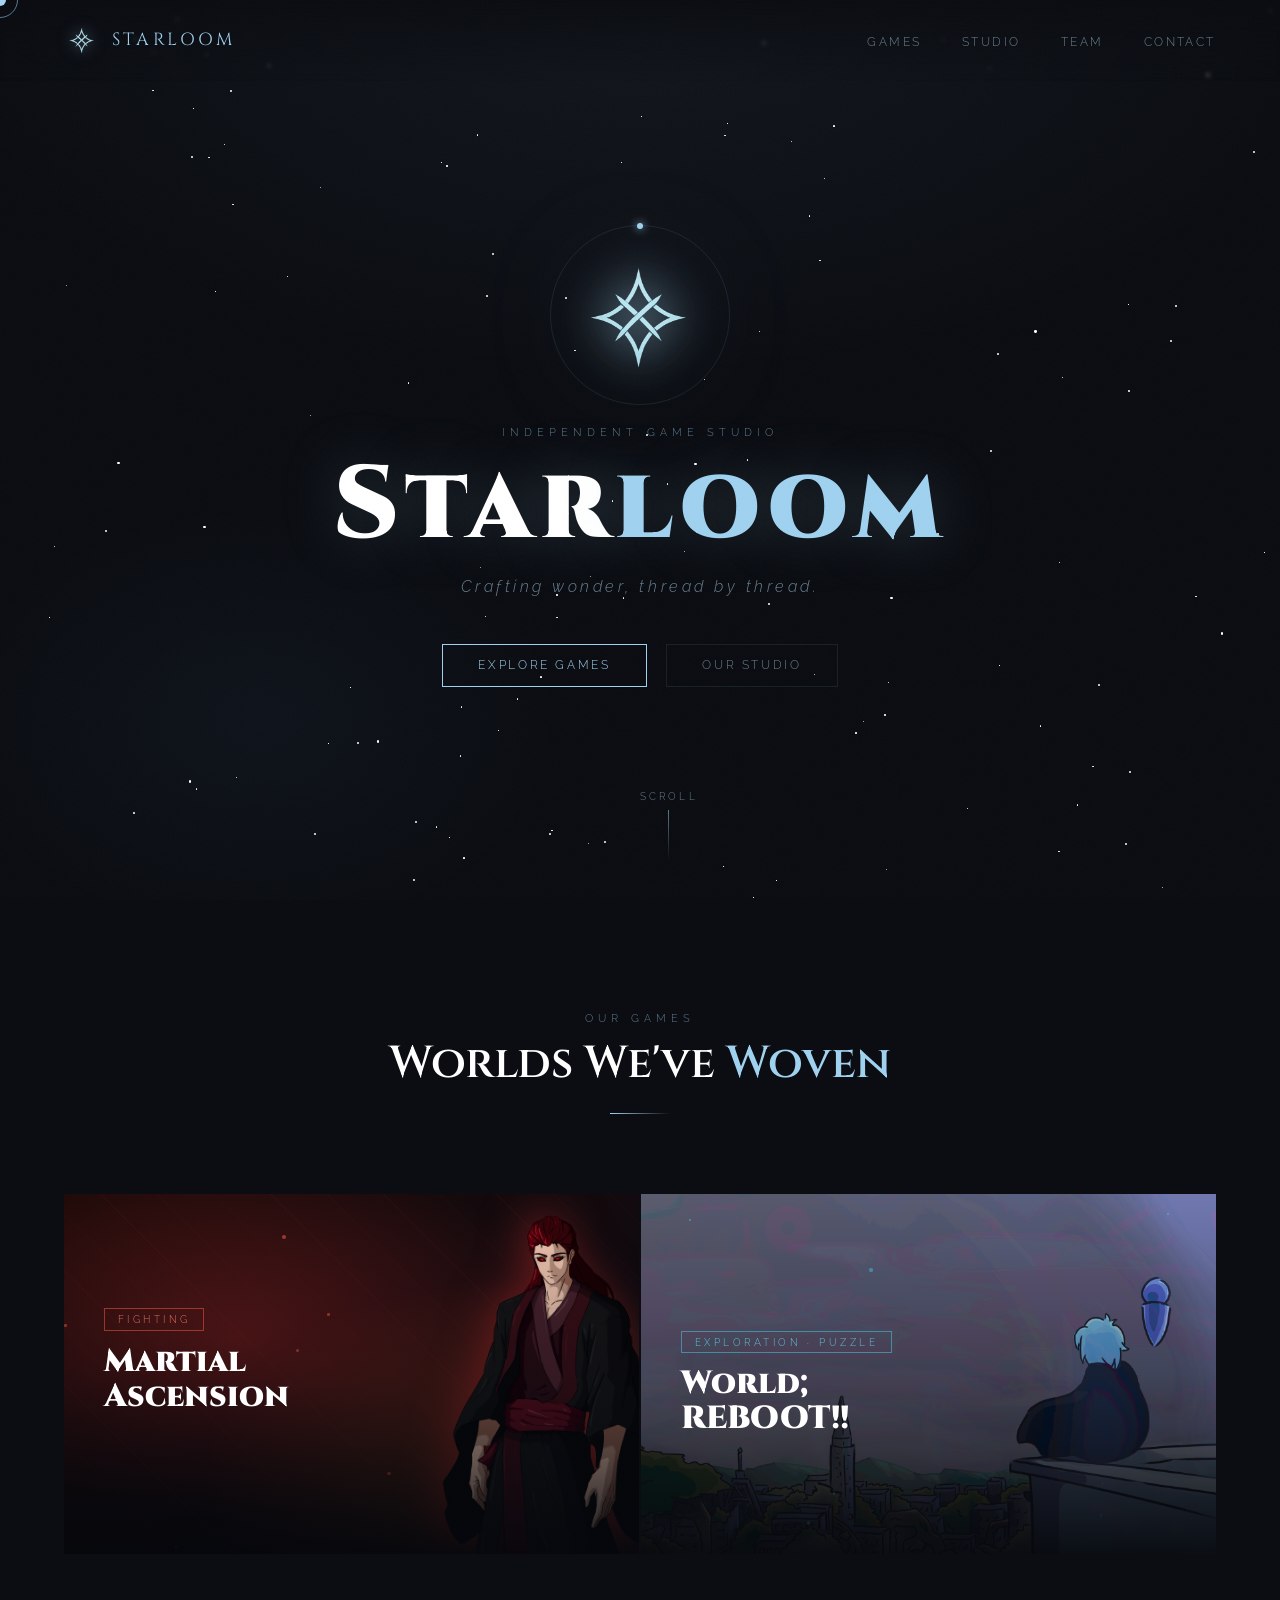
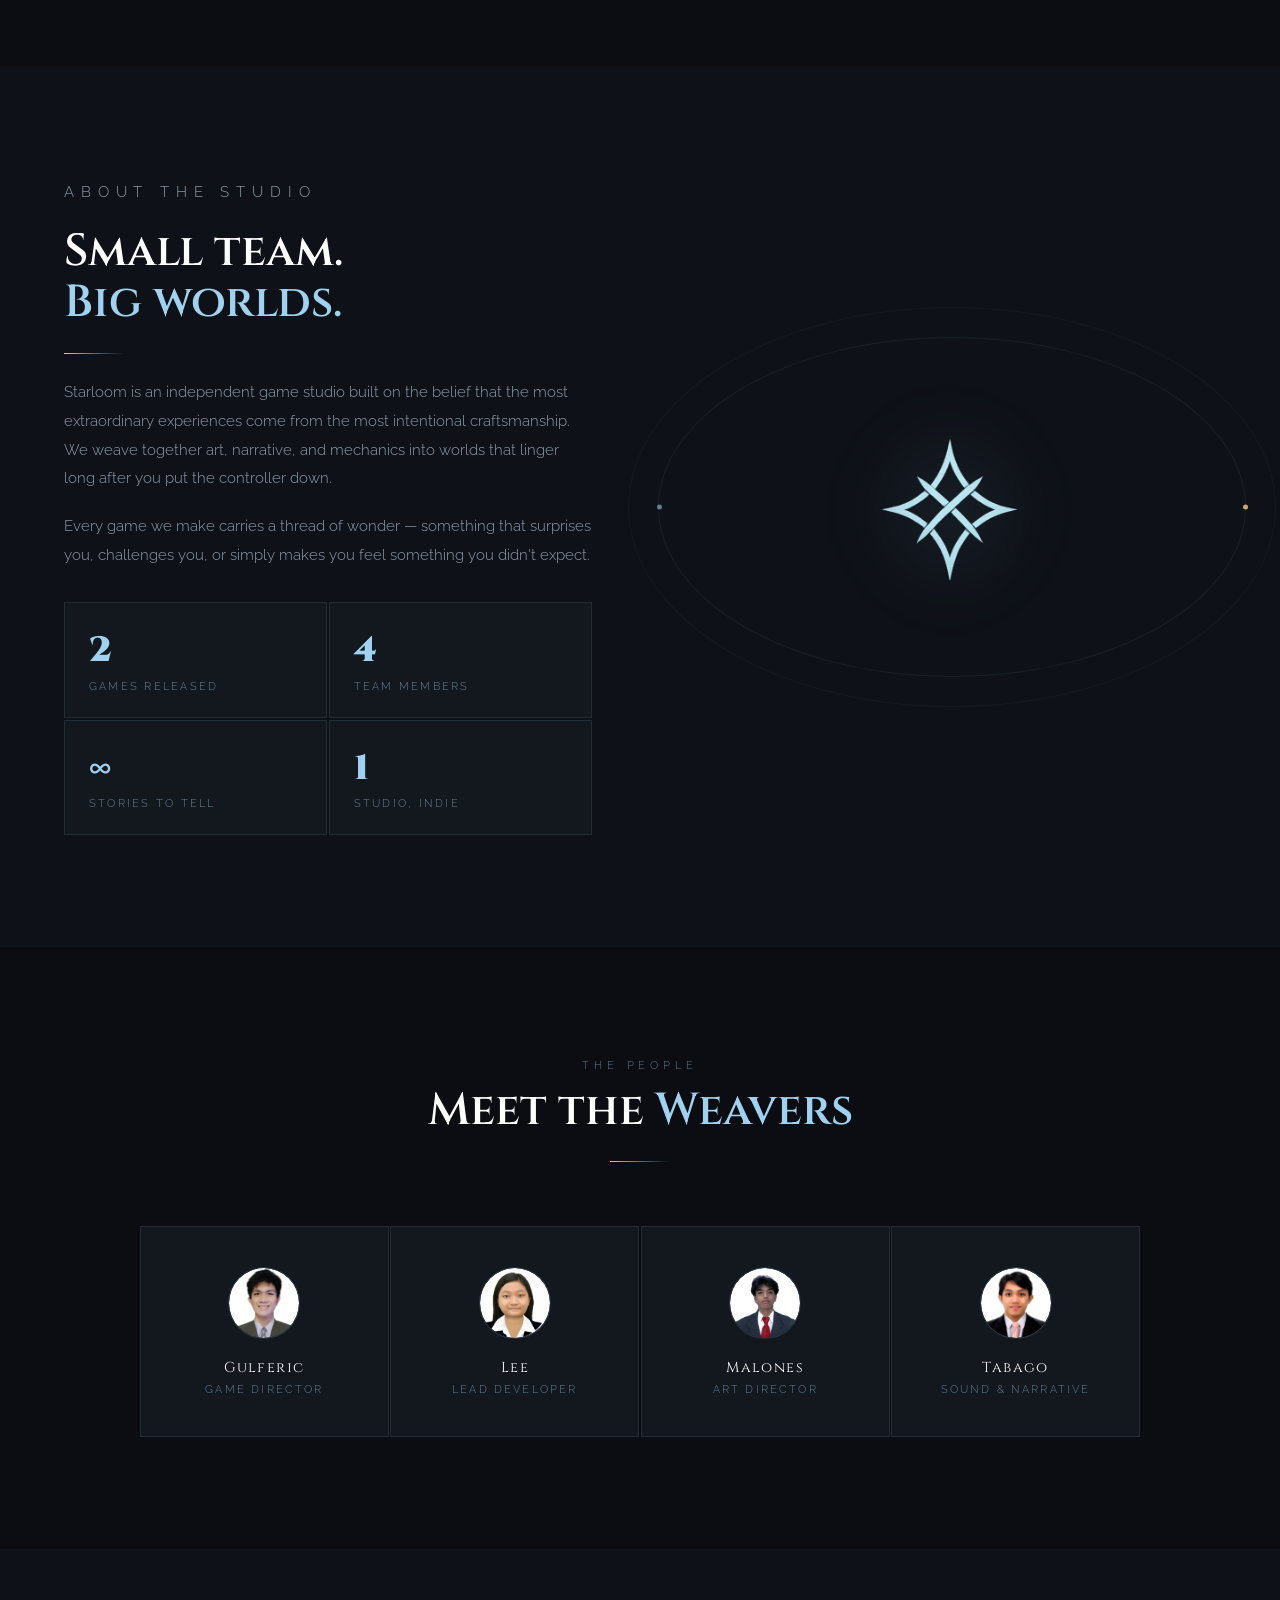
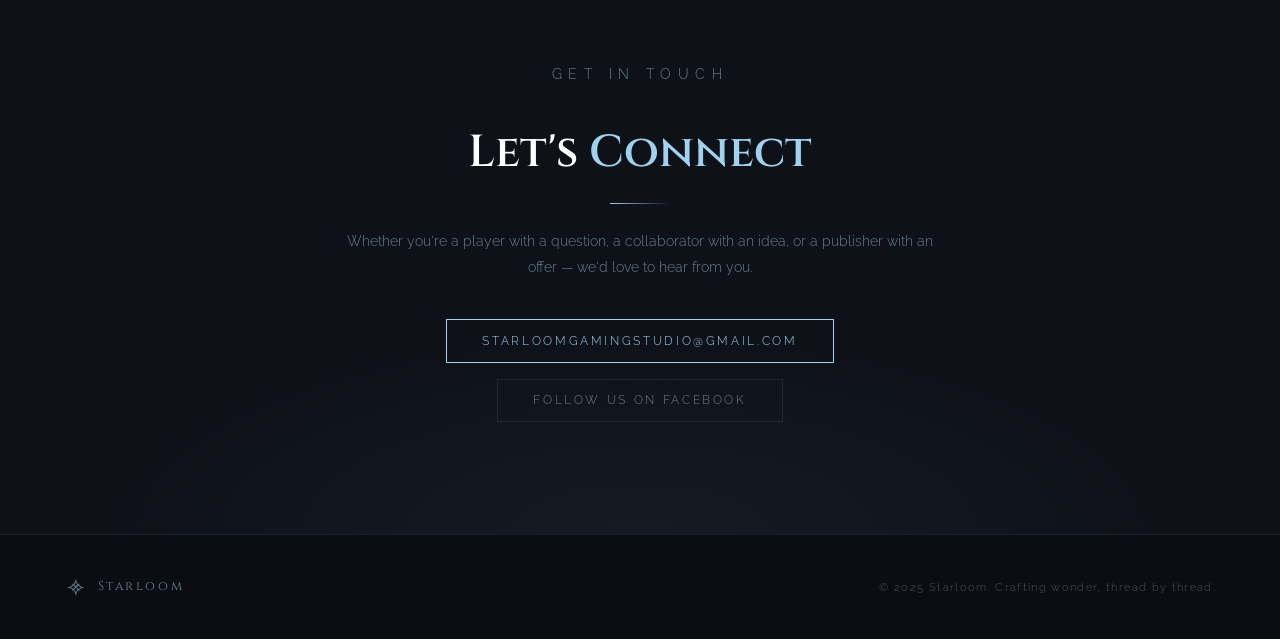
==== Starloom/index.html @ a7dc7db2 "Landing page done added landing page" ====
<!DOCTYPE html>
<html lang="en">
<head>
  <meta charset="UTF-8" />
  <meta name="viewport" content="width=device-width, initial-scale=1.0"/>
  <title>Starloom — Crafting wonder, thread by thread.</title>

  <!-- Fonts -->
  <link rel="preconnect" href="https://fonts.googleapis.com">
  <link rel="preconnect" href="https://fonts.gstatic.com" crossorigin>
  <link href="https://fonts.googleapis.com/css2?family=Cinzel:wght@400;600;900&family=Raleway:wght@300;400;500&display=swap" rel="stylesheet">

  <!-- Styles -->
  <link rel="stylesheet" href="assets/css/main.css">
  <link rel="stylesheet" href="assets/css/components.css">

  <style>
    .member-avatar { overflow: hidden; padding: 0; font-size: 0; }
    .member-avatar img { width: 100%; height: 100%; object-fit: cover; border-radius: 50%; display: block; }
  </style>
</head>
<body>

  <!-- Cursor -->
  <div class="cursor" id="cursor"></div>
  <div class="cursor-ring" id="cursorRing"></div>

  <!-- NAV -->
  <nav>
    <a href="index.html" class="nav-logo">
      <img src="assets/images/studio/LogoTransparent.png" alt="Starloom Logo">
      <span>Starloom</span>
    </a>
    <ul class="nav-links">
      <li><a href="#games">Games</a></li>
      <li><a href="#studio">Studio</a></li>
      <li><a href="#team">Team</a></li>
      <li><a href="#contact">Contact</a></li>
    </ul>
  </nav>

  <!-- HERO -->
  <section id="hero">
    <div class="star-field" id="starField"></div>
    <div class="hero-emblem">
      <img src="assets/images/studio/LogoTransparent.png" alt="Starloom">
      <div class="hero-emblem-ring"></div>
    </div>
    <p class="hero-eyebrow">Independent Game Studio</p>
    <h1 class="hero-title">Star<span>loom</span></h1>
    <p class="hero-tagline">Crafting wonder, thread by thread.</p>
    <div class="hero-cta">
      <a href="#games" class="btn">Explore Games</a>
      <a href="#studio" class="btn btn-ghost">Our Studio</a>
    </div>
    <div class="hero-scroll">
      <span>Scroll</span>
      <div class="scroll-line"></div>
    </div>
  </section>

  <!-- GAMES -->
  <section id="games">
    <div class="games-header reveal">
      <p class="section-label">Our Games</p>
      <h2 class="section-title">Worlds We've <span>Woven</span></h2>
      <div class="divider"></div>
    </div>
    <div class="games-grid reveal">

      <!-- Martial Ascension -->
      <div class="game-card card-ma">
        <div class="game-card-bg"></div>
        <img src="assets/images/studio/MartialAscension.png" class="game-card-art game-card-art-ma" alt="Martial Ascension">
        <div class="particles" id="maParticles"></div>
        <div class="game-card-overlay"></div>
        <div class="game-card-content">
          <span class="game-tag">Fighting</span>
          <h3 class="game-card-title">Martial<br>Ascension</h3>
          <p class="game-card-desc">"In a world where strength is supreme...Temper your Qi. Master the Dao of Combat. Surpass the limits of mortals...and ascend to the Martial Heavens."</p>
          <a href="games/martialascension.html" class="game-card-link">Discover</a>
        </div>
      </div>

      <!-- World REBOOT -->
      <div class="game-card card-wr">
        <div class="game-card-bg"></div>
        <div class="particles" id="wrParticles"></div>
        <div class="game-card-overlay"></div>
        <div class="game-card-content">
          <span class="game-tag">Exploration · Puzzle</span>
          <h3 class="game-card-title">World;<br>REBOOT!!</h3>
          <p class="game-card-desc">Explore the ruins of a forgotten world. Solve the puzzles of the past. Uncover the truth behind the Collapse.</p>
          <a href="games/worldreboot.html" class="game-card-link">Discover</a>
        </div>
      </div>

    </div>
  </section>

  <!-- STUDIO -->
  <section id="studio">
    <div class="studio-inner">
      <div class="studio-text reveal">
        <p class="section-label">About the Studio</p>
        <h2 class="section-title">Small team.<br><span>Big worlds.</span></h2>
        <div class="divider"></div>
        <p>Starloom is an independent game studio built on the belief that the most extraordinary experiences come from the most intentional craftsmanship. We weave together art, narrative, and mechanics into worlds that linger long after you put the controller down.</p>
        <p>Every game we make carries a thread of wonder — something that surprises you, challenges you, or simply makes you feel something you didn't expect.</p>
        <div class="studio-stats">
          <div class="stat"><div class="stat-num">2</div><div class="stat-label">Games Released</div></div>
          <div class="stat"><div class="stat-num">4</div><div class="stat-label">Team Members</div></div>
          <div class="stat"><div class="stat-num">∞</div><div class="stat-label">Stories to Tell</div></div>
          <div class="stat"><div class="stat-num">1</div><div class="stat-label">Studio, Indie</div></div>
        </div>
      </div>
      <div class="studio-emblem reveal">
        <div class="emblem-orbit-2"></div>
        <div class="emblem-orbit"></div>
        <img src="assets/images/studio/LogoTransparent.png" alt="Starloom">
      </div>
    </div>
  </section>

  <!-- TEAM -->
  <section id="team">
    <div class="team-header reveal">
      <p class="section-label">The People</p>
      <h2 class="section-title">Meet the <span>Weavers</span></h2>
      <div class="divider"></div>
    </div>
    <div class="team-grid reveal">

      <div class="member-card">
        <div class="member-avatar">
          <img src="assets/images/studio/GULFERIC.jpeg" alt="Gulferic">
        </div>
        <div class="member-name">Gulferic</div>
        <div class="member-role">Game Director</div>
      </div>

      <div class="member-card">
        <div class="member-avatar">
          <img src="assets/images/studio/LEE.png" alt="Lee">
        </div>
        <div class="member-name">Lee</div>
        <div class="member-role">Lead Developer</div>
      </div>

      <div class="member-card">
        <div class="member-avatar">
          <img src="assets/images/studio/MALONES.jpg" alt="Malones">
        </div>
        <div class="member-name">Malones</div>
        <div class="member-role">Art Director</div>
      </div>

      <div class="member-card">
        <div class="member-avatar">
          <img src="assets/images/studio/TABAGO.jpeg" alt="Tabago">
        </div>
        <div class="member-name">Tabago</div>
        <div class="member-role">Sound & Narrative</div>
      </div>

    </div>
  </section>

  <!-- CONTACT -->
  <section id="contact">
    <div class="contact-inner reveal">
      <p class="section-label">Get in Touch</p>
      <h2 class="section-title">Let's <span>Connect</span></h2>
      <div class="divider"></div>
      <p>Whether you're a player with a question, a collaborator with an idea, or a publisher with an offer — we'd love to hear from you.</p>
      <div class="contact-links">
        <a href="mailto:starloomgamingstudio@gmail.com" class="btn">starloomgamingstudio@gmail.com</a>
        <a href="https://www.facebook.com/profile.php?id=61579910391001"
           target="_blank" rel="noopener noreferrer"
           class="btn btn-ghost">Follow us on Facebook</a>
      </div>
    </div>
  </section>

  <!-- FOOTER -->
  <footer>
    <div class="footer-logo">
      <img src="assets/images/studio/LogoTransparent.png" alt="Starloom">
      <span>Starloom</span>
    </div>
    <p class="footer-copy">© 2025 Starloom. Crafting wonder, thread by thread.</p>
  </footer>

  <!-- Scripts -->
  <script src="assets/js/main.js"></script>

</body>
</html>
---- Starloom/assets/css/main.css ----
*, *::before, *::after { box-sizing: border-box; margin: 0; padding: 0; }

:root {
  --bg:           #0b0d12;
  --bg2:          #0e1118;
  --surface:      #13181f;
  --border:       rgba(160,210,240,0.10);
  --ice:          #a0d2f0;
  --ice-dim:      rgba(160,210,240,0.55);
  --gold:         #c8a96e;
  --text:         #d8e8f0;
  --muted:        #6a8090;
  --font-display: 'Cinzel', serif;
  --font-body:    'Raleway', sans-serif;
}

html { scroll-behavior: smooth; }

body {
  background: var(--bg);
  color: var(--text);
  font-family: var(--font-body);
  font-weight: 300;
  overflow-x: hidden;
  cursor: none;
}

/* ── GRAIN OVERLAY ── */
body::before {
  content: '';
  position: fixed; inset: 0;
  background-image: url("data:image/svg+xml,%3Csvg viewBox='0 0 512 512' xmlns='http://www.w3.org/2000/svg'%3E%3Cfilter id='n'%3E%3CfeTurbulence type='fractalNoise' baseFrequency='0.75' numOctaves='4' stitchTiles='stitch'/%3E%3C/filter%3E%3Crect width='100%25' height='100%25' filter='url(%23n)' opacity='0.04'/%3E%3C/svg%3E");
  pointer-events: none;
  z-index: 999;
  opacity: 0.35;
}

/* ── SHARED SECTION ── */
section { padding: 7rem 4rem; }

.section-label {
  font-size: 0.68rem;
  letter-spacing: 0.45em;
  text-transform: uppercase;
  color: var(--ice-dim);
  margin-bottom: 0.8rem;
}

.section-title {
  font-family: var(--font-display);
  font-size: clamp(1.8rem, 3.5vw, 2.8rem);
  font-weight: 600;
  color: #fff;
  line-height: 1.15;
}

.section-title span { color: var(--ice); }

.divider {
  width: 60px;
  height: 1px;
  background: linear-gradient(to right, var(--ice), transparent);
  margin: 1.5rem 0;
}

/* ── SCROLL REVEAL ── */
.reveal {
  opacity: 0;
  transform: translateY(30px);
  transition: opacity 0.7s ease, transform 0.7s ease;
}
.reveal.visible {
  opacity: 1;
  transform: translateY(0);
}

/* ── ANIMATIONS ── */
@keyframes float {
  0%,100% { transform: translateY(0); }
  50%      { transform: translateY(-12px); }
}
@keyframes spin {
  from { transform: rotate(0deg); }
  to   { transform: rotate(360deg); }
}
@keyframes fadeUp {
  from { opacity: 0; transform: translateY(24px); }
  to   { opacity: 1; transform: translateY(0); }
}
@keyframes twinkle {
  from { opacity: var(--min); }
  to   { opacity: var(--max); }
}
@keyframes scrollPulse {
  0%,100% { opacity: 0.3; }
  50%      { opacity: 1; }
}
@keyframes drift {
  from { transform: translate(0,0); opacity: var(--po); }
  to   { transform: translate(var(--px), var(--py)); opacity: calc(var(--po) * 0.4); }
}

/* ── RESPONSIVE ── */
@media (max-width: 1024px) {
  .studio-inner { gap: 4rem; }
}

@media (max-width: 900px) {
  section { padding: 5rem 2rem; }
  .games-grid     { grid-template-columns: 1fr; }
  .studio-inner   { grid-template-columns: 1fr; gap: 3rem; }
  .studio-emblem  { min-height: 220px; }
  .studio-emblem img { width: 160px; }
  .team-grid      { grid-template-columns: 1fr 1fr; }
  footer          { flex-direction: column; gap: 1rem; text-align: center; }
}

@media (max-width: 600px) {
  .nav-links  { display: none; }
  .hero-cta   { flex-direction: column; align-items: center; }
  .team-grid  { grid-template-columns: 1fr 1fr; }
  .studio-emblem img { width: 120px; }
  .game-card  { aspect-ratio: 4/3; }
}
---- Starloom/assets/css/components.css ----
/* ============================================================
   STARLOOM — components.css
   All section & component styles: nav, hero, games, studio,
   team, contact, footer, cursor, buttons
   ============================================================ */

/* ── CUSTOM CURSOR ── */
.cursor {
  position: fixed; top: 0; left: 0;
  width: 12px; height: 12px;
  background: var(--ice);
  border-radius: 50%;
  pointer-events: none;
  z-index: 9999;
  transform: translate(-50%,-50%);
  transition: width 0.2s, height 0.2s;
  mix-blend-mode: screen;
}
.cursor-ring {
  position: fixed; top: 0; left: 0;
  width: 36px; height: 36px;
  border: 1px solid var(--ice-dim);
  border-radius: 50%;
  pointer-events: none;
  z-index: 9998;
  transform: translate(-50%,-50%);
  transition: width 0.3s, height 0.3s;
}

/* ── NAV ── */
nav {
  position: fixed; top: 0; left: 0; right: 0;
  z-index: 100;
  display: flex; align-items: center; justify-content: space-between;
  padding: 1.4rem 4rem;
  background: linear-gradient(to bottom, rgba(11,13,18,0.95), transparent);
  backdrop-filter: blur(2px);
}
.nav-logo {
  display: flex; align-items: center; gap: 0.75rem;
  text-decoration: none;
}
.nav-logo img {
  width: 36px; height: 36px; object-fit: contain;
  filter: drop-shadow(0 0 8px rgba(160,210,240,0.6));
}
.nav-logo span {
  font-family: var(--font-display);
  font-size: 1.1rem;
  letter-spacing: 0.18em;
  color: var(--ice);
  text-transform: uppercase;
}
.nav-links { display: flex; gap: 2.5rem; list-style: none; }
.nav-links a {
  font-size: 0.78rem; letter-spacing: 0.2em; text-transform: uppercase;
  color: var(--muted); text-decoration: none;
  transition: color 0.3s; position: relative;
}
.nav-links a::after {
  content: ''; position: absolute; bottom: -4px; left: 0; right: 0;
  height: 1px; background: var(--ice);
  transform: scaleX(0); transform-origin: left; transition: transform 0.3s;
}
.nav-links a:hover { color: var(--ice); }
.nav-links a:hover::after { transform: scaleX(1); }

@media (max-width: 900px) {
  nav { padding: 1.2rem 2rem; }
  .nav-links { gap: 1.5rem; }
}

/* ── BUTTONS ── */
.btn {
  font-family: var(--font-body);
  font-size: 0.75rem; letter-spacing: 0.22em; text-transform: uppercase;
  text-decoration: none; padding: 0.85rem 2.2rem;
  border: 1px solid var(--ice); color: var(--ice);
  background: transparent; cursor: none;
  transition: color 0.3s; position: relative; overflow: hidden;
}
.btn::before {
  content: ''; position: absolute; inset: 0;
  background: var(--ice);
  transform: translateX(-101%); transition: transform 0.3s;
}
.btn:hover::before { transform: translateX(0); }
.btn:hover { color: var(--bg); }
.btn-ghost { border-color: var(--border); color: var(--muted); }
.btn-ghost::before { background: var(--muted); }
.btn-ghost:hover { color: var(--bg); }

/* ── HERO ── */
#hero {
  min-height: 100vh;
  display: flex; flex-direction: column;
  align-items: center; justify-content: center;
  position: relative; text-align: center;
  padding: 6rem 2rem 4rem; overflow: hidden;
}
#hero::before {
  content: ''; position: absolute; inset: 0;
  background:
    radial-gradient(ellipse 80% 60% at 50% 0%, rgba(160,210,240,0.06) 0%, transparent 70%),
    radial-gradient(ellipse 40% 40% at 20% 80%, rgba(100,160,220,0.05) 0%, transparent 60%);
}
.star-field { position: absolute; inset: 0; overflow: hidden; }
.star {
  position: absolute; background: white; border-radius: 50%;
  animation: twinkle var(--d) ease-in-out infinite alternate;
}

.hero-emblem {
  position: relative; width: 140px; height: 140px;
  margin-bottom: 2.5rem; animation: float 6s ease-in-out infinite;
}
.hero-emblem img {
  width: 100%; height: 100%; object-fit: contain;
  filter: drop-shadow(0 0 24px var(--ice)) drop-shadow(0 0 60px rgba(160,210,240,0.3));
}
.hero-emblem-ring {
  position: absolute; inset: -20px;
  border: 1px solid var(--border); border-radius: 50%;
  animation: spin 20s linear infinite;
}
.hero-emblem-ring::before {
  content: ''; position: absolute; top: -3px; left: 50%;
  width: 6px; height: 6px; background: var(--ice); border-radius: 50%;
  transform: translateX(-50%); box-shadow: 0 0 8px var(--ice);
}

.hero-eyebrow {
  font-size: 0.7rem; letter-spacing: 0.45em; text-transform: uppercase;
  color: var(--ice-dim); margin-bottom: 1rem; animation: fadeUp 1s 0.2s both;
}
.hero-title {
  font-family: var(--font-display);
  font-size: clamp(3.2rem, 8vw, 7rem);
  font-weight: 900; letter-spacing: 0.06em; line-height: 1; color: #fff;
  text-shadow: 0 0 60px rgba(160,210,240,0.25); animation: fadeUp 1s 0.4s both;
}
.hero-title span { color: var(--ice); }
.hero-tagline {
  margin-top: 1.2rem; font-size: 1rem; letter-spacing: 0.22em;
  color: var(--muted); font-style: italic; animation: fadeUp 1s 0.6s both;
}
.hero-cta { margin-top: 3rem; display: flex; gap: 1.2rem; animation: fadeUp 1s 0.8s both; }

.hero-scroll {
  position: absolute; bottom: 2.5rem; left: 50%; transform: translateX(-50%);
  display: flex; flex-direction: column; align-items: center; gap: 0.5rem;
  animation: fadeUp 1s 1.2s both;
}
.hero-scroll span { font-size: 0.65rem; letter-spacing: 0.3em; text-transform: uppercase; color: var(--muted); }
.scroll-line {
  width: 1px; height: 50px;
  background: linear-gradient(to bottom, var(--ice-dim), transparent);
  animation: scrollPulse 2s ease-in-out infinite;
}

/* ── GAMES ── */
#games { background: var(--bg); }
.games-header { text-align: center; margin-bottom: 5rem; }
.games-header .divider { margin: 1.5rem auto; }

.games-grid {
  display: grid; grid-template-columns: 1fr 1fr;
  gap: 2px; max-width: 1200px; margin: 0 auto;
}
.game-card { position: relative; overflow: hidden; aspect-ratio: 16/10; cursor: none; }
.game-card-bg { position: absolute; inset: 0; transition: transform 0.6s ease; }
.game-card:hover .game-card-bg { transform: scale(1.04); }

/* Martial Ascension */
.card-ma .game-card-bg {
  background:
    radial-gradient(ellipse at 30% 40%, rgba(180,40,40,0.45) 0%, transparent 60%),
    radial-gradient(ellipse at 80% 80%, rgba(220,100,30,0.3) 0%, transparent 50%),
    linear-gradient(135deg, #1a0a08 0%, #0d0a12 100%);
}
.card-ma .game-card-bg::after {
  content: ''; position: absolute; inset: 0;
  background-image: repeating-linear-gradient(45deg, rgba(180,40,40,0.06) 0px, rgba(180,40,40,0.06) 1px, transparent 1px, transparent 40px);
}

/* World REBOOT — full screenshot as background */
.card-wr .game-card-bg {
  background: url('../images/studio/WorldReboot.png') center center / cover no-repeat;
}
.card-wr .game-card-bg::after { content: none; }

/* Martial Ascension — transparent art layered over gradient, under overlay */
.game-card-art {
  position: absolute;
  pointer-events: none;
  z-index: 2;
}
.game-card-art-ma {
  bottom: 0;
  right: -5%;
  height: 95%;
  width: auto;
  object-fit: contain;
  object-position: bottom right;
  filter: drop-shadow(-8px 0 20px rgba(180,40,40,0.6));
  transition: transform 0.6s ease;
}
.card-ma:hover .game-card-art-ma {
  transform: scale(1.04) translateX(-8px);
}

.game-card-overlay {
  position: absolute; inset: 0; z-index: 3;
  background: linear-gradient(to top, rgba(5,7,12,0.92) 0%, rgba(5,7,12,0.3) 50%, transparent 100%);
}
.game-card-content {
  position: absolute; bottom: 0; left: 0; right: 0; z-index: 4;
  padding: 2.5rem; transform: translateY(8px); transition: transform 0.4s;
}
.game-card:hover .game-card-content { transform: translateY(0); }

.game-tag {
  font-size: 0.62rem; letter-spacing: 0.35em; text-transform: uppercase;
  padding: 0.3rem 0.8rem; border: 1px solid; display: inline-block; margin-bottom: 0.8rem;
}
.card-ma .game-tag { border-color: rgba(220,80,60,0.6); color: #e07060; }
.card-wr .game-tag { border-color: rgba(80,180,220,0.6); color: #60c0e0; }

.game-card-title {
  font-family: var(--font-display);
  font-size: clamp(1.4rem, 2.5vw, 2rem);
  font-weight: 900; color: #fff; margin-bottom: 0.6rem; line-height: 1.1;
}
.game-card-desc {
  font-size: 0.82rem; color: rgba(200,220,230,0.65); line-height: 1.7;
  max-width: 380px; opacity: 0; transform: translateY(10px);
  transition: opacity 0.4s 0.05s, transform 0.4s 0.05s;
}
.game-card:hover .game-card-desc { opacity: 1; transform: translateY(0); }

.game-card-link {
  display: inline-flex; align-items: center; gap: 0.5rem; margin-top: 1rem;
  font-size: 0.72rem; letter-spacing: 0.2em; text-transform: uppercase;
  text-decoration: none; opacity: 0; transform: translateY(8px);
  transition: opacity 0.4s 0.1s, transform 0.4s 0.1s;
}
.card-ma .game-card-link { color: #e07060; }
.card-wr .game-card-link { color: #60c0e0; }
.game-card:hover .game-card-link { opacity: 1; transform: translateY(0); }
.game-card-link::after { content: '→'; transition: transform 0.3s; }
.game-card:hover .game-card-link::after { transform: translateX(5px); }

.particles { position: absolute; inset: 0; pointer-events: none; }
.particle { position: absolute; border-radius: 50%; animation: drift var(--pd) ease-in-out infinite alternate; }

/* ── STUDIO ── */
#studio { background: var(--bg2); }
.studio-inner {
  max-width: 1200px; margin: 0 auto;
  display: grid; grid-template-columns: 1fr 1fr;
  gap: 6rem; align-items: center;
}
.studio-text p {
  font-size: 0.95rem; line-height: 1.9;
  color: rgba(200,220,235,0.7); margin-bottom: 1.2rem;
}
.studio-stats { display: grid; grid-template-columns: 1fr 1fr; gap: 1.5px; margin-top: 2rem; }
.stat { background: var(--surface); padding: 1.5rem; border: 1px solid var(--border); }
.stat-num { font-family: var(--font-display); font-size: 2.2rem; color: var(--ice); font-weight: 900; }
.stat-label { font-size: 0.7rem; letter-spacing: 0.2em; text-transform: uppercase; color: var(--muted); margin-top: 0.3rem; }

.studio-emblem {
  display: flex; align-items: center; justify-content: center;
  position: relative; min-height: 280px;
}
.studio-emblem img {
  width: 200px; position: relative; z-index: 1;
  filter: drop-shadow(0 0 40px rgba(160,210,240,0.25));
  animation: float 8s ease-in-out infinite;
}
.emblem-orbit {
  position: absolute; inset: -30px;
  border: 1px solid rgba(160,210,240,0.07);
  border-radius: 50%; animation: spin 30s linear infinite;
}
.emblem-orbit::before, .emblem-orbit::after {
  content: ''; position: absolute; width: 5px; height: 5px; border-radius: 50%;
  top: 50%; left: -2.5px; transform: translateY(-50%); background: var(--ice-dim);
}
.emblem-orbit::after { left: auto; right: -2.5px; background: var(--gold); }
.emblem-orbit-2 {
  position: absolute; inset: -60px;
  border: 1px solid rgba(160,210,240,0.04);
  border-radius: 50%; animation: spin 50s linear infinite reverse;
}

/* ── TEAM ── */
#team { background: var(--bg); text-align: center; }
.team-header { margin-bottom: 4rem; }
.team-header .divider { margin: 1.5rem auto; }

.team-grid {
  display: grid; grid-template-columns: repeat(4, 1fr);
  gap: 1.5px; max-width: 1000px; margin: 0 auto;
}
.member-card {
  background: var(--surface); border: 1px solid var(--border);
  padding: 2.5rem 1.5rem; position: relative; overflow: hidden; transition: border-color 0.3s;
}
.member-card::before {
  content: ''; position: absolute; top: 0; left: 0; right: 0; height: 2px;
  background: linear-gradient(to right, transparent, var(--ice), transparent);
  transform: scaleX(0); transition: transform 0.4s;
}
.member-card:hover { border-color: rgba(160,210,240,0.25); }
.member-card:hover::before { transform: scaleX(1); }

.member-avatar {
  width: 72px; height: 72px; border-radius: 50%;
  background: linear-gradient(135deg, var(--surface), #1e2835);
  border: 1px solid var(--border); margin: 0 auto 1.2rem;
  display: flex; align-items: center; justify-content: center;
  font-family: var(--font-display); font-size: 1.4rem; color: var(--ice); font-weight: 900;
}
.member-name { font-family: var(--font-display); font-size: 0.9rem; letter-spacing: 0.1em; color: #fff; margin-bottom: 0.4rem; }
.member-role { font-size: 0.68rem; letter-spacing: 0.2em; text-transform: uppercase; color: var(--ice-dim); }

/* ── CONTACT ── */
#contact { background: var(--bg2); text-align: center; position: relative; overflow: hidden; }
#contact::before {
  content: ''; position: absolute; inset: 0;
  background: radial-gradient(ellipse 60% 50% at 50% 100%, rgba(160,210,240,0.05) 0%, transparent 70%);
}
.contact-inner { position: relative; max-width: 600px; margin: 0 auto; }
.contact-inner .divider { margin: 1.5rem auto; }
.contact-inner p { font-size: 0.9rem; color: var(--muted); line-height: 1.8; margin-bottom: 2.5rem; }
.contact-links { display: flex; justify-content: center; gap: 1rem; flex-wrap: wrap; }

/* ── FOOTER ── */
footer {
  background: var(--bg); border-top: 1px solid var(--border);
  padding: 2.5rem 4rem;
  display: flex; align-items: center; justify-content: space-between;
}
.footer-logo { display: flex; align-items: center; gap: 0.6rem; }
.footer-logo img { width: 24px; height: 24px; object-fit: contain; opacity: 0.7; }
.footer-logo span { font-family: var(--font-display); font-size: 0.8rem; letter-spacing: 0.2em; color: var(--muted); }
.footer-copy { font-size: 0.7rem; letter-spacing: 0.12em; color: var(--muted); opacity: 0.6; }
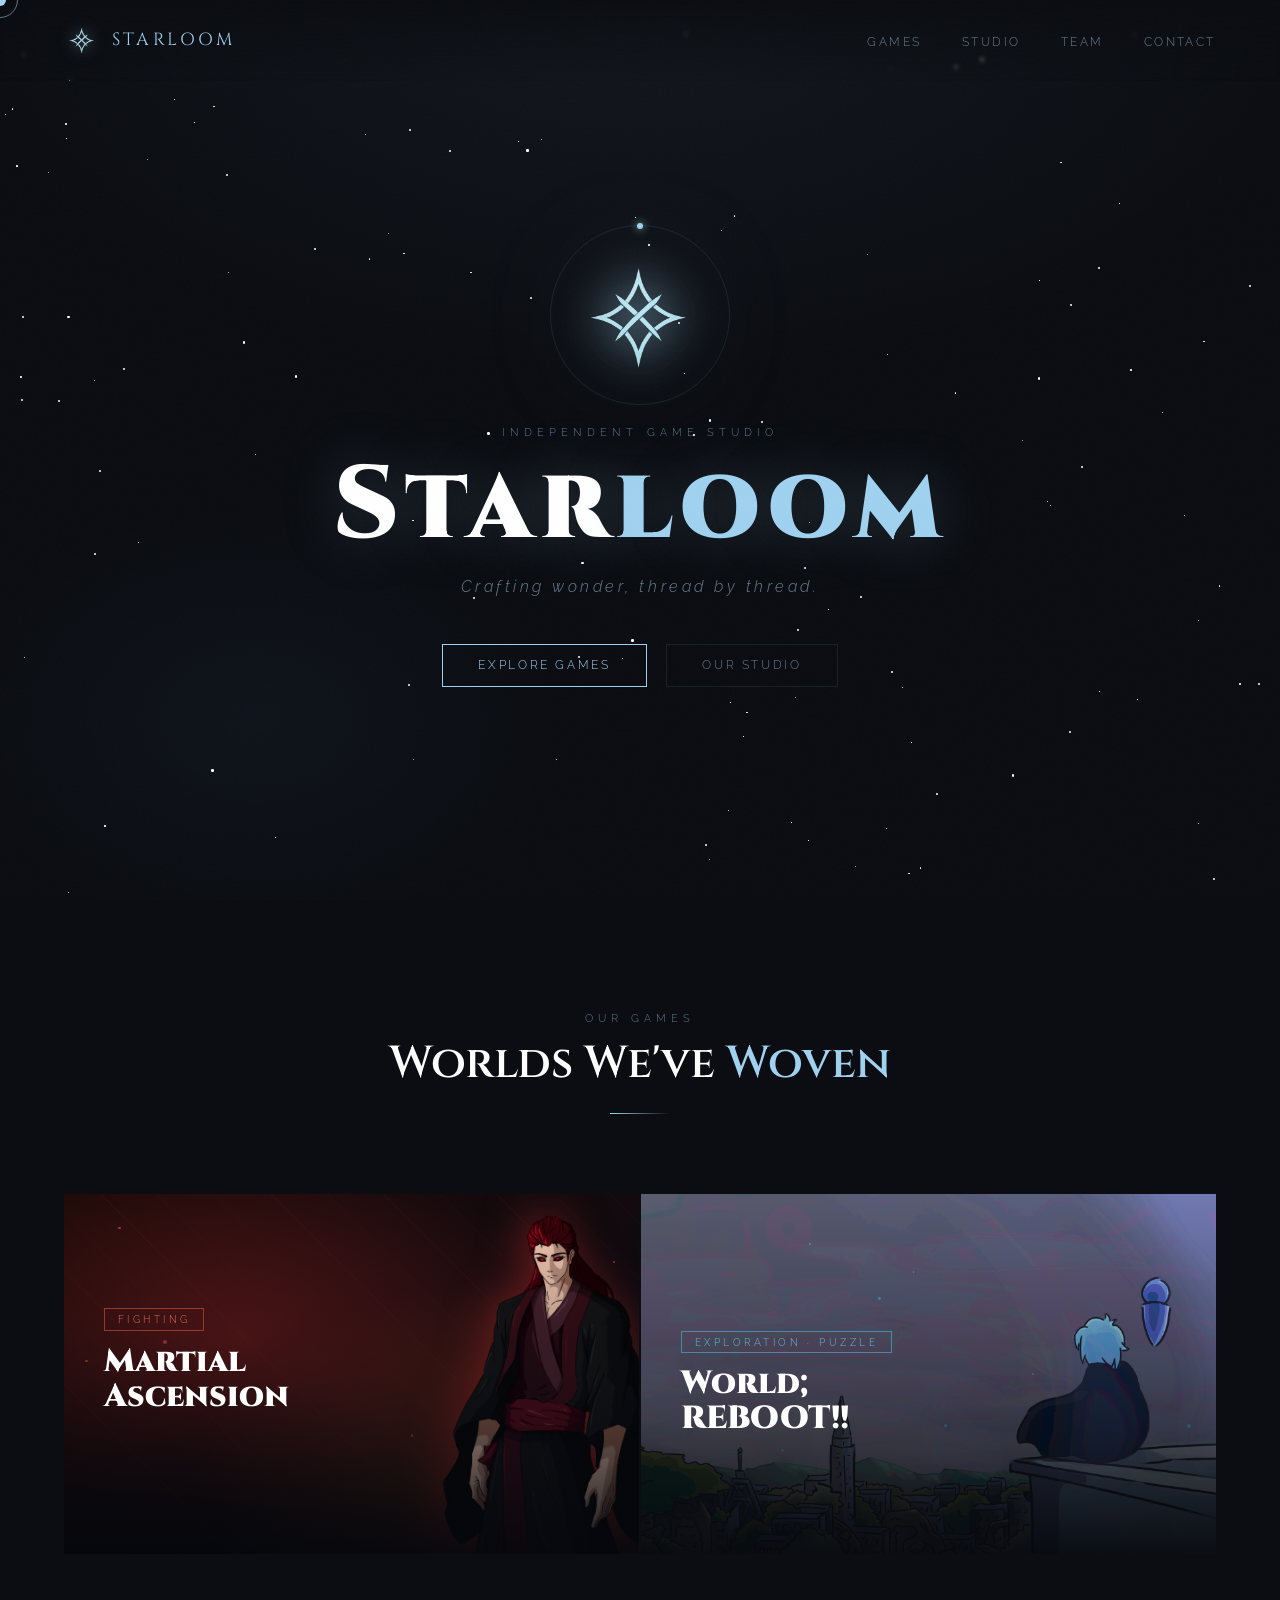
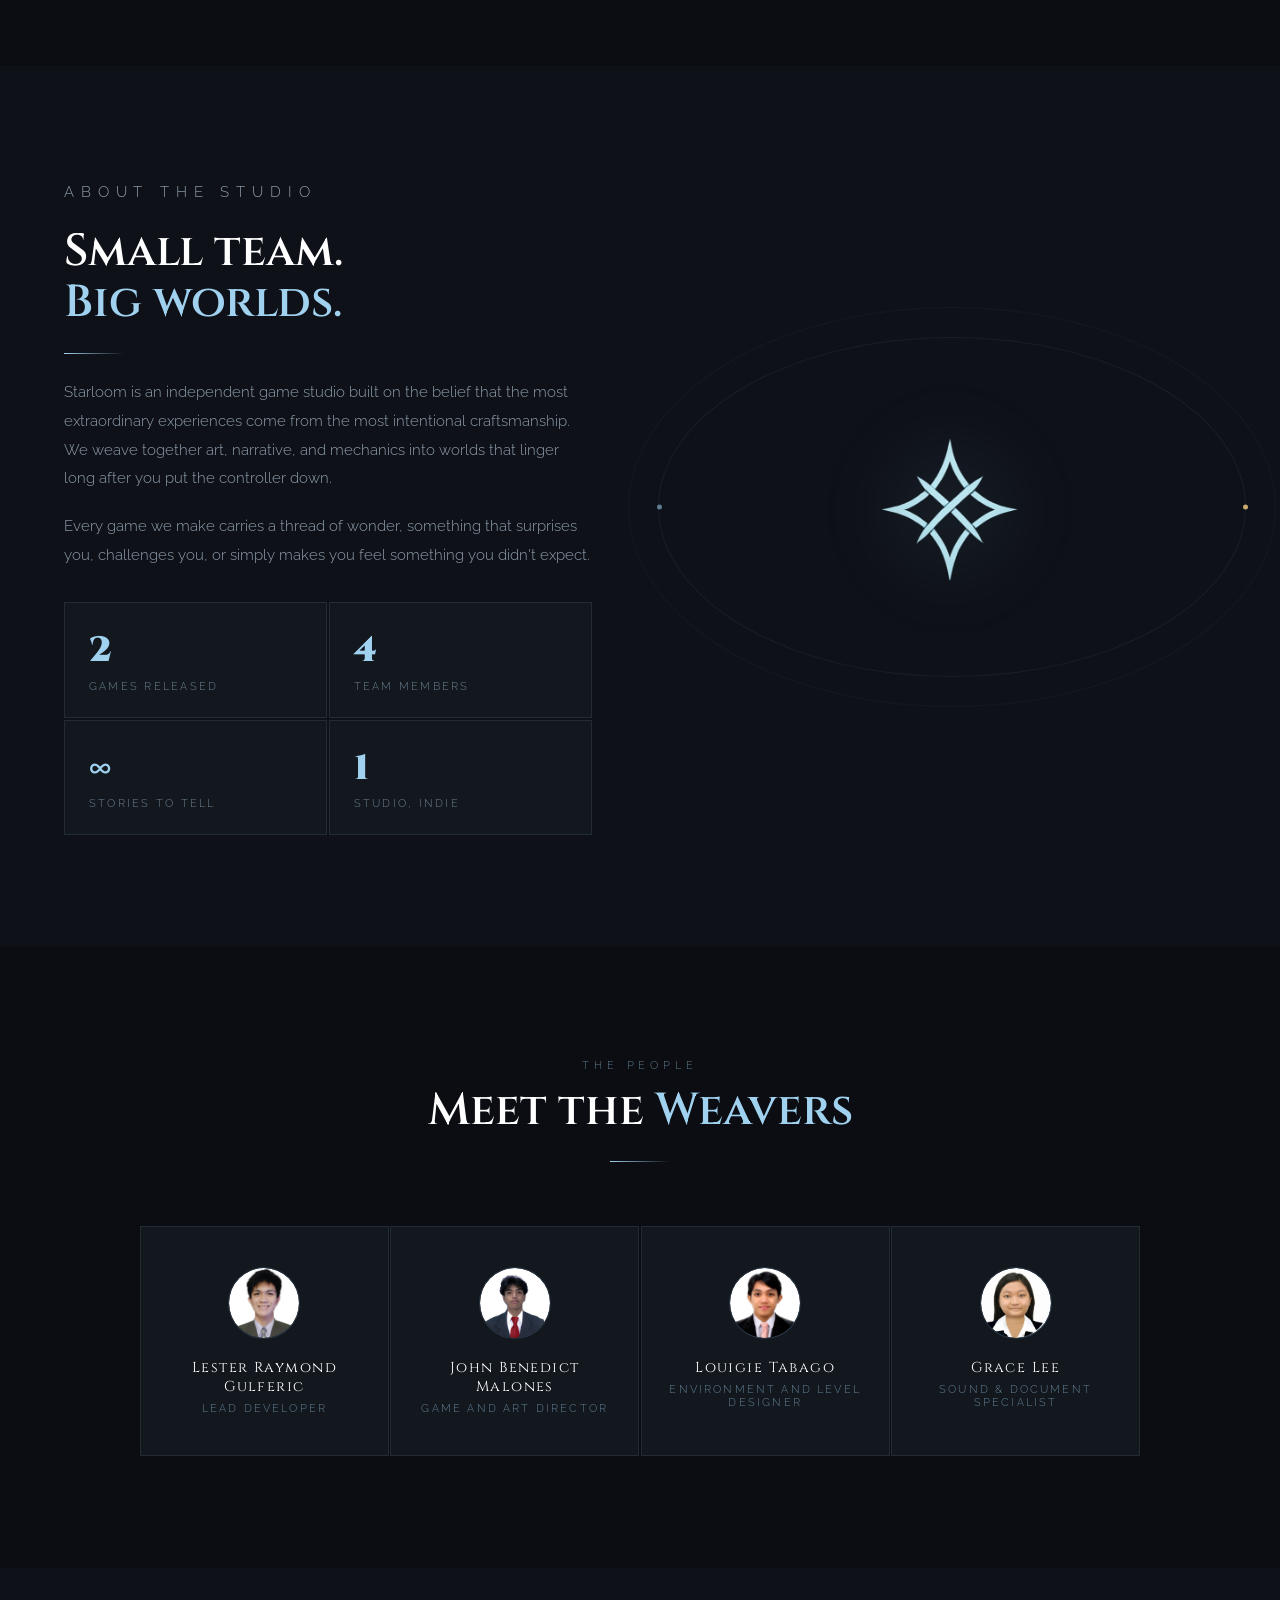
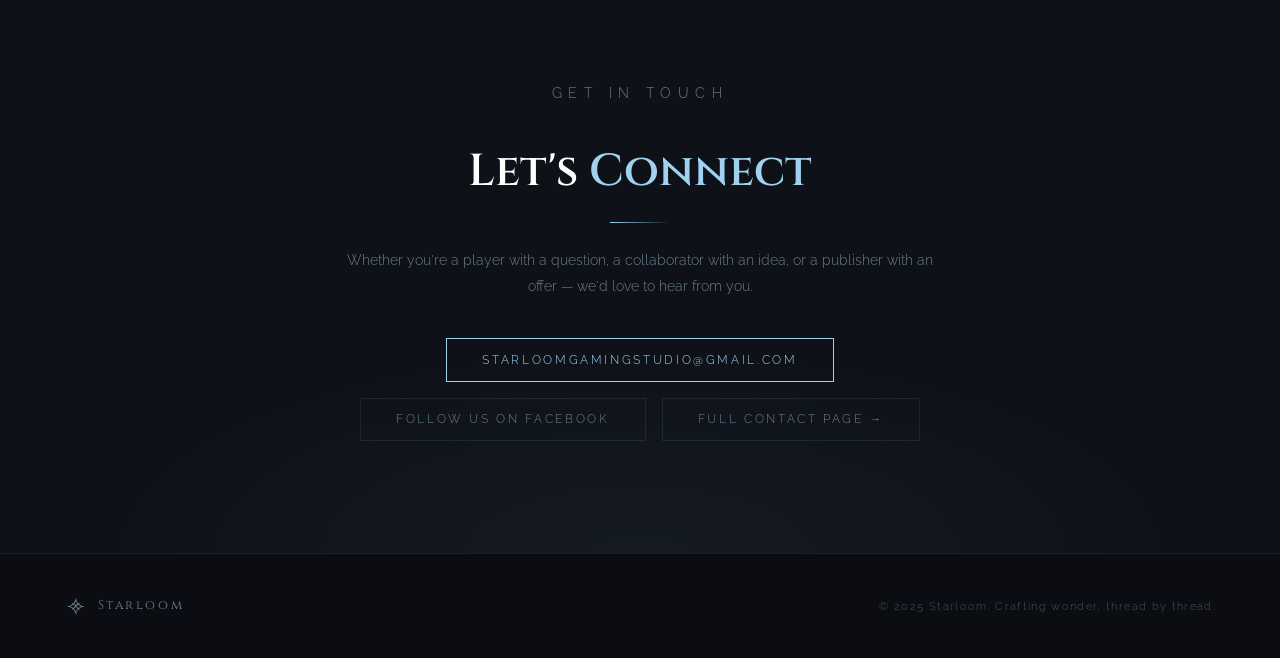
==== commit f8132c19: "Ready for deployment Ready for deployment" ====
--- a/Starloom/index.html
+++ b/Starloom/index.html
@@ -53,10 +53,6 @@
       <a href="#games" class="btn">Explore Games</a>
       <a href="#studio" class="btn btn-ghost">Our Studio</a>
     </div>
-    <div class="hero-scroll">
-      <span>Scroll</span>
-      <div class="scroll-line"></div>
-    </div>
   </section>
 
   <!-- GAMES -->
@@ -106,7 +102,7 @@
         <h2 class="section-title">Small team.<br><span>Big worlds.</span></h2>
         <div class="divider"></div>
         <p>Starloom is an independent game studio built on the belief that the most extraordinary experiences come from the most intentional craftsmanship. We weave together art, narrative, and mechanics into worlds that linger long after you put the controller down.</p>
-        <p>Every game we make carries a thread of wonder — something that surprises you, challenges you, or simply makes you feel something you didn't expect.</p>
+        <p>Every game we make carries a thread of wonder, something that surprises you, challenges you, or simply makes you feel something you didn't expect.</p>
         <div class="studio-stats">
           <div class="stat"><div class="stat-num">2</div><div class="stat-label">Games Released</div></div>
           <div class="stat"><div class="stat-num">4</div><div class="stat-label">Team Members</div></div>
@@ -135,32 +131,32 @@
         <div class="member-avatar">
           <img src="assets/images/studio/GULFERIC.jpeg" alt="Gulferic">
         </div>
-        <div class="member-name">Gulferic</div>
-        <div class="member-role">Game Director</div>
-      </div>
-
-      <div class="member-card">
-        <div class="member-avatar">
-          <img src="assets/images/studio/LEE.png" alt="Lee">
-        </div>
-        <div class="member-name">Lee</div>
+        <div class="member-name">Lester Raymond Gulferic</div>
         <div class="member-role">Lead Developer</div>
       </div>
 
       <div class="member-card">
         <div class="member-avatar">
-          <img src="assets/images/studio/MALONES.jpg" alt="Malones">
+          <img src="assets/images/studio/MALONES.jpg" alt="Lee">
         </div>
-        <div class="member-name">Malones</div>
-        <div class="member-role">Art Director</div>
+        <div class="member-name">John Benedict Malones</div>
+        <div class="member-role">Game and Art Director</div>
       </div>
 
       <div class="member-card">
         <div class="member-avatar">
-          <img src="assets/images/studio/TABAGO.jpeg" alt="Tabago">
+          <img src="assets/images/studio/TABAGO.jpeg" alt="Malones">
         </div>
-        <div class="member-name">Tabago</div>
-        <div class="member-role">Sound & Narrative</div>
+        <div class="member-name">Louigie Tabago</div>
+        <div class="member-role">Environment and Level Designer</div>
+      </div>
+
+      <div class="member-card">
+        <div class="member-avatar">
+          <img src="assets/images/studio/LEE.png" alt="Tabago">
+        </div>
+        <div class="member-name">Grace Lee</div>
+        <div class="member-role">Sound & Document Specialist</div>
       </div>
 
     </div>
@@ -178,6 +174,7 @@
         <a href="https://www.facebook.com/profile.php?id=61579910391001"
            target="_blank" rel="noopener noreferrer"
            class="btn btn-ghost">Follow us on Facebook</a>
+        <a href="contact.html" class="btn btn-ghost">Full Contact Page →</a>
       </div>
     </div>
   </section>
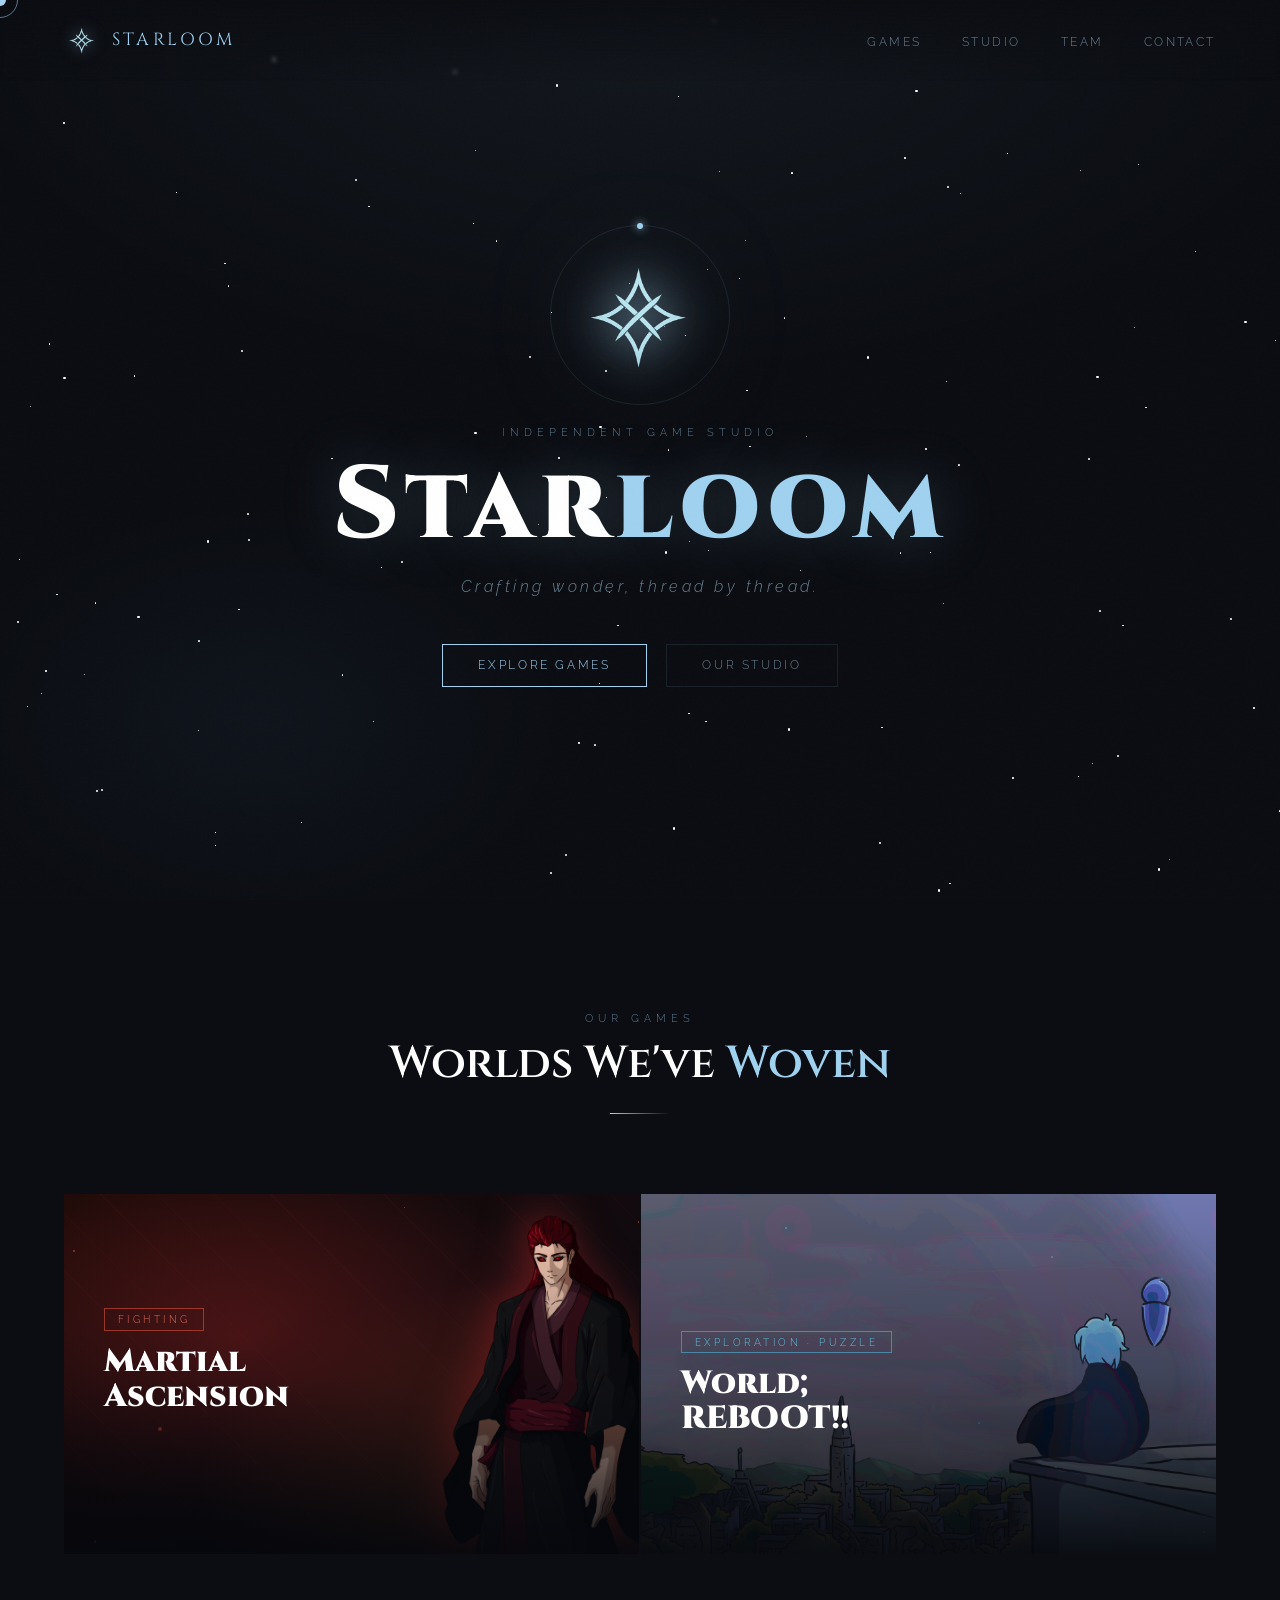
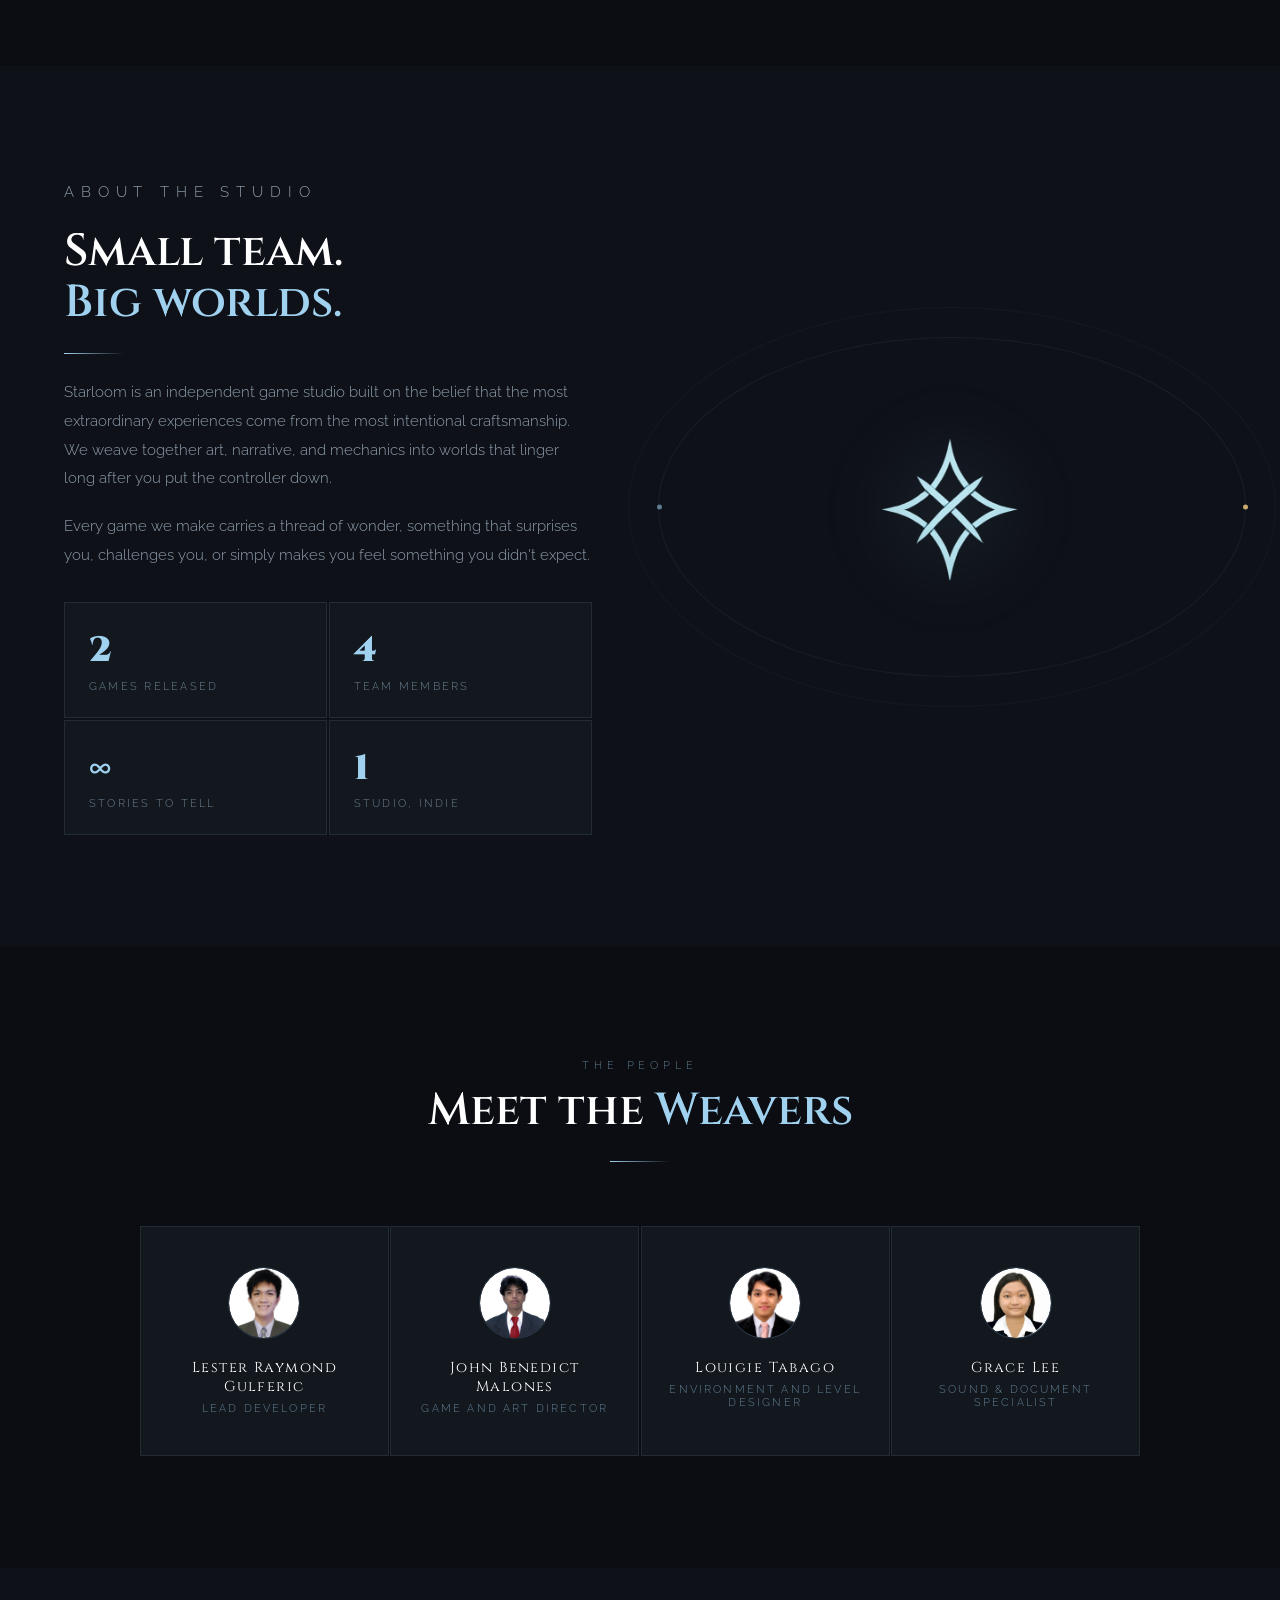
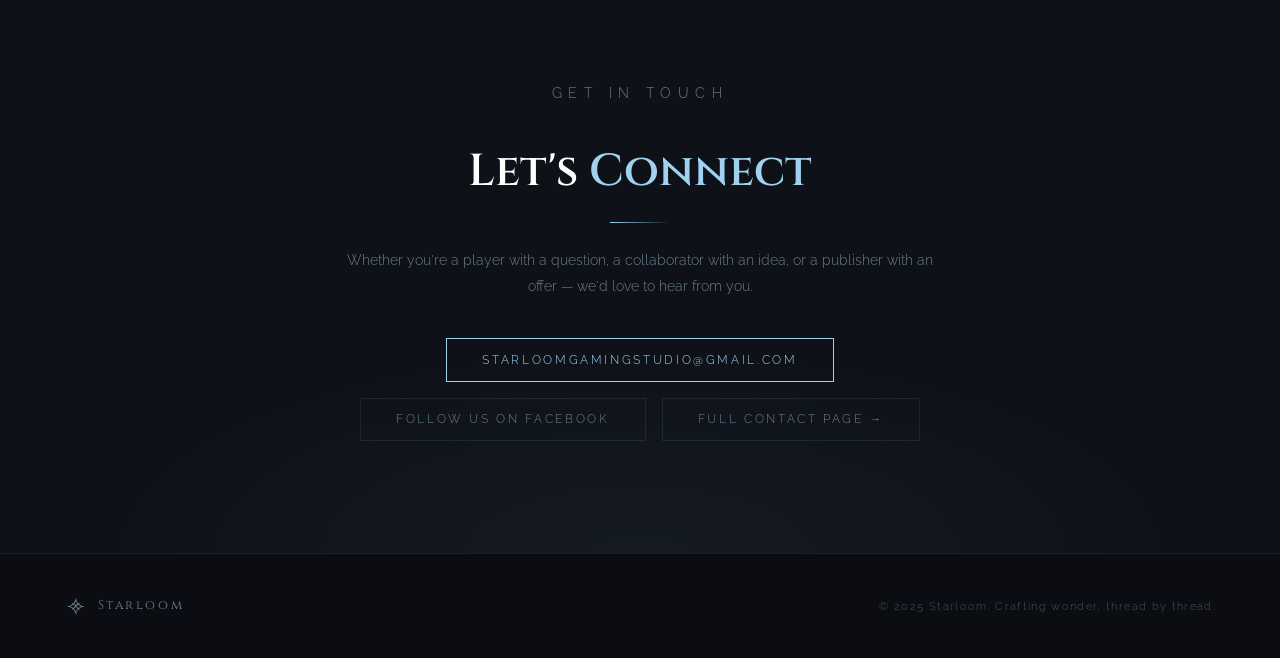
==== commit 4c979d4d: "Fixed titles Fixed titles for pages" ====
--- a/Starloom/index.html
+++ b/Starloom/index.html
@@ -3,7 +3,7 @@
 <head>
   <meta charset="UTF-8" />
   <meta name="viewport" content="width=device-width, initial-scale=1.0"/>
-  <title>Starloom — Crafting wonder, thread by thread.</title>
+  <title>Starloom Studios</title>
 
   <!-- Fonts -->
   <link rel="preconnect" href="https://fonts.googleapis.com">
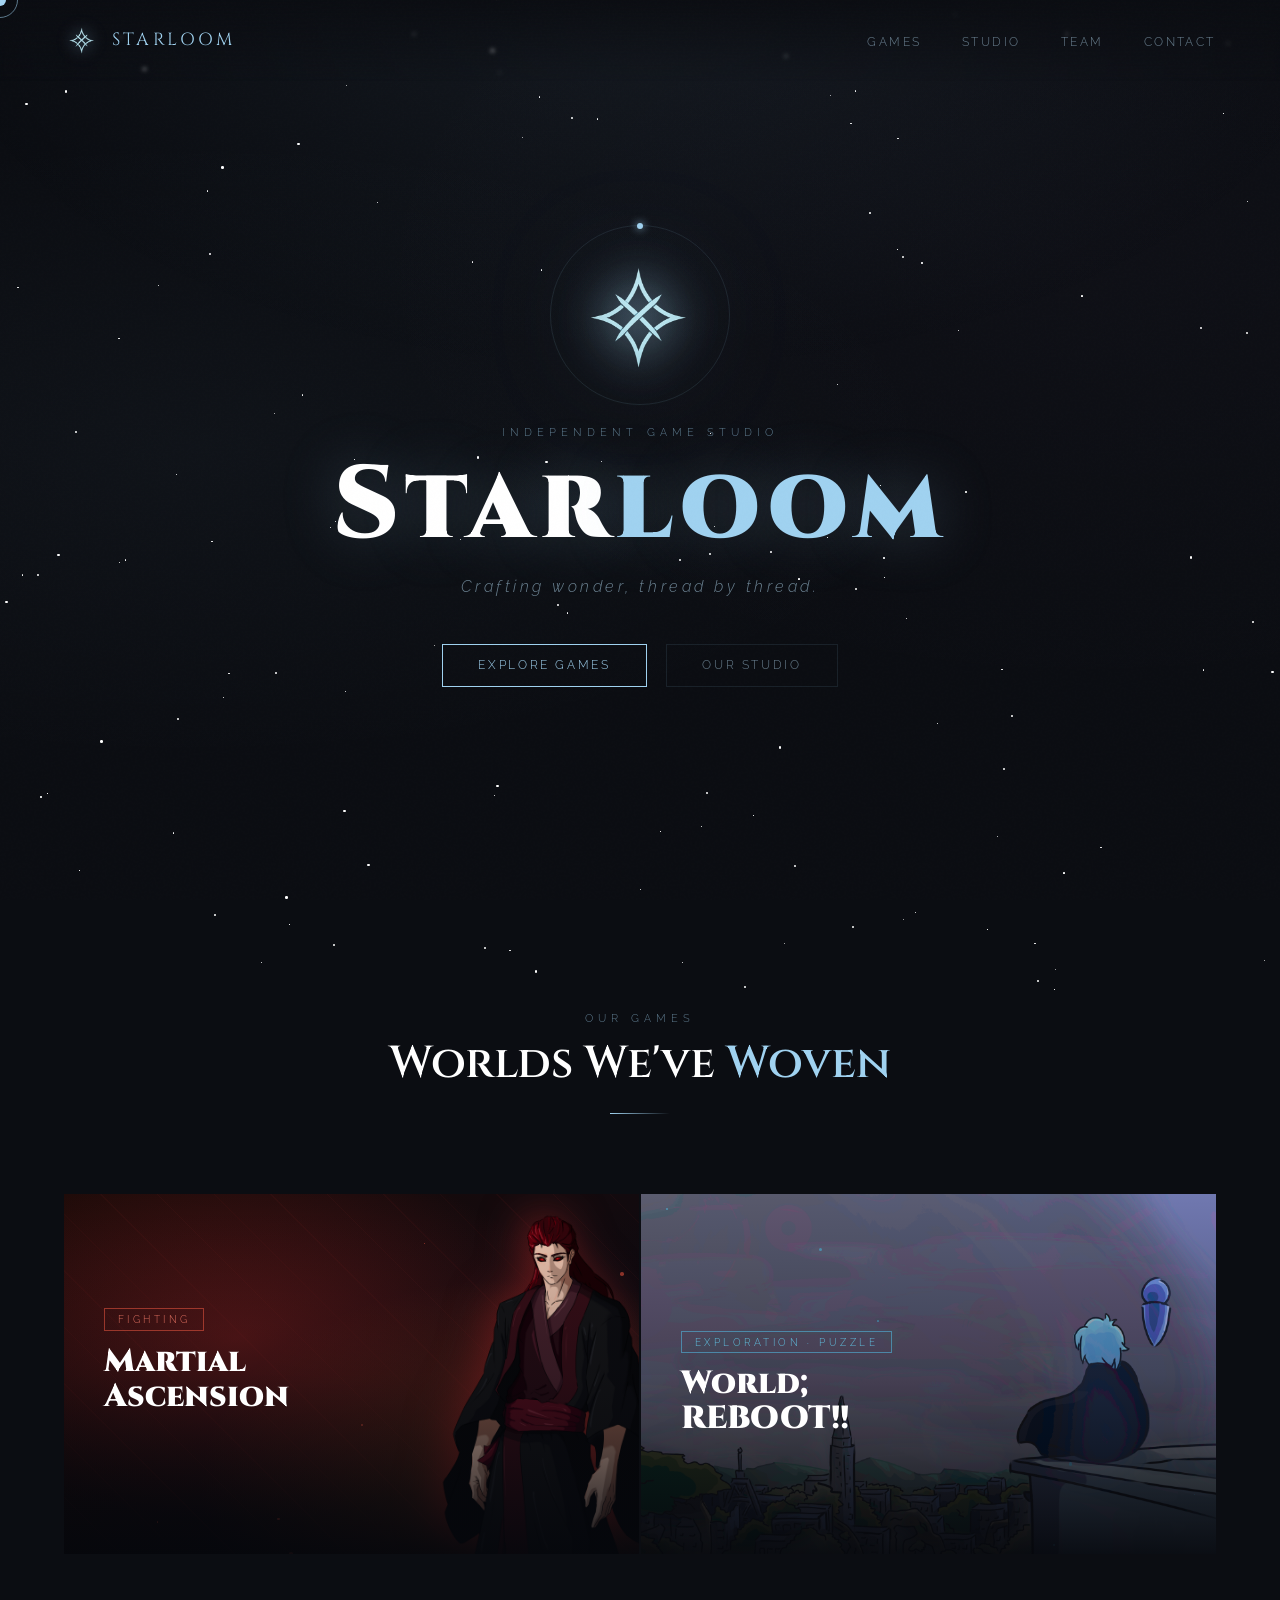
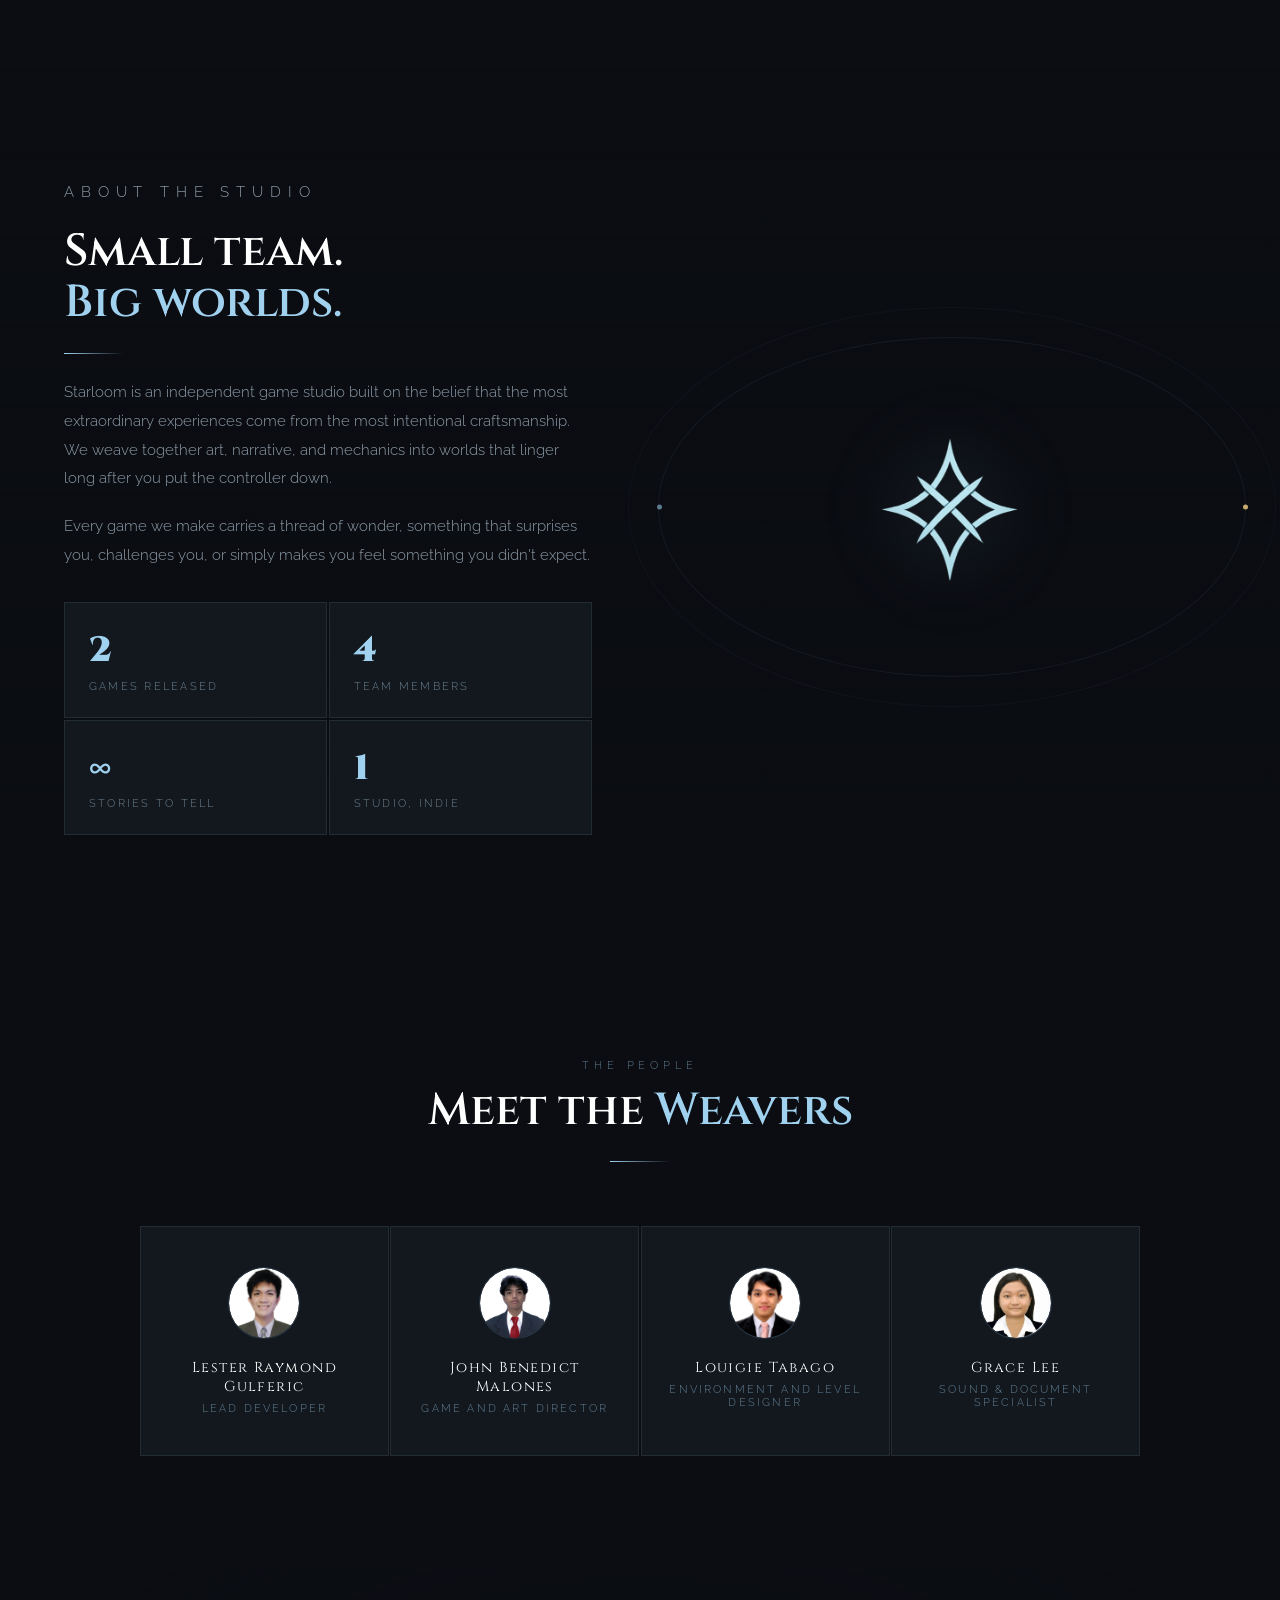
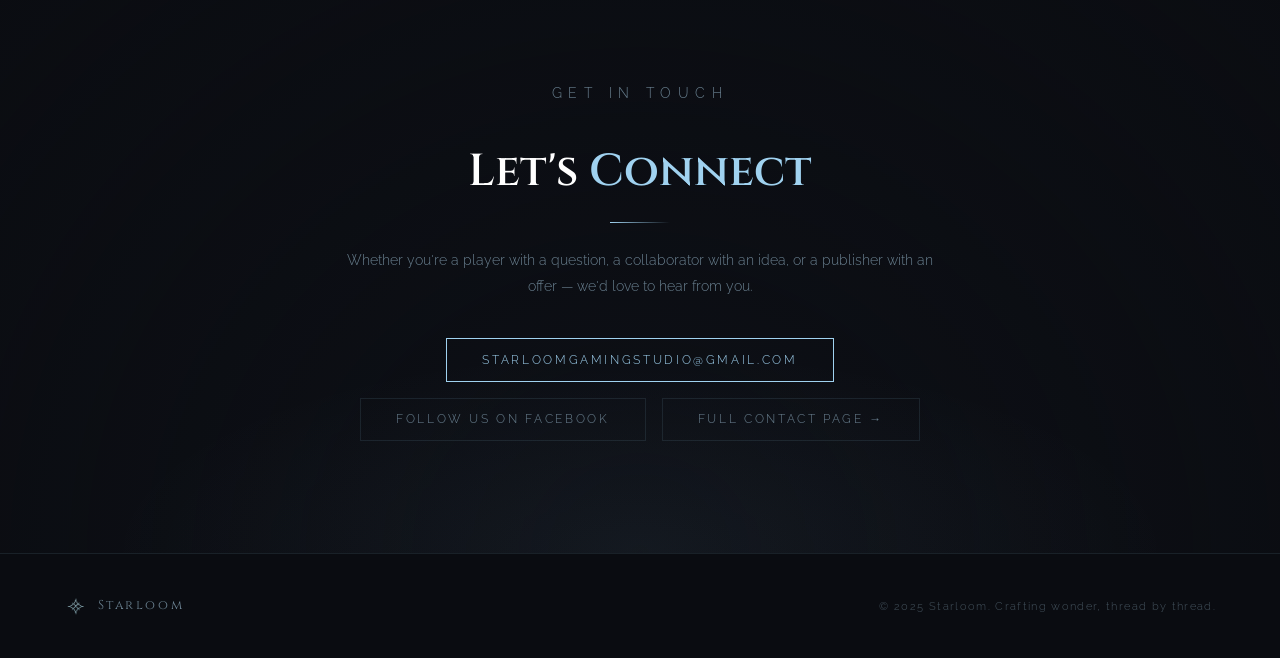
==== commit bf658a22: "Parallax effect on the main page" ====
--- a/Starloom/index.html
+++ b/Starloom/index.html
@@ -25,6 +25,9 @@
   <div class="cursor" id="cursor"></div>
   <div class="cursor-ring" id="cursorRing"></div>
 
+  <!-- Global Star Field -->
+  <div class="star-field" id="starField"></div>
+
   <!-- NAV -->
   <nav>
     <a href="index.html" class="nav-logo">
@@ -41,7 +44,6 @@
 
   <!-- HERO -->
   <section id="hero">
-    <div class="star-field" id="starField"></div>
     <div class="hero-emblem">
       <img src="assets/images/studio/LogoTransparent.png" alt="Starloom">
       <div class="hero-emblem-ring"></div>
--- a/Starloom/assets/css/main.css
+++ b/Starloom/assets/css/main.css
@@ -18,6 +18,10 @@
 
 body {
   background: var(--bg);
+  background-image: 
+    radial-gradient(ellipse at 15% 50%, rgba(160, 210, 240, 0.03) 0%, transparent 50%),
+    radial-gradient(ellipse at 85% 30%, rgba(200, 160, 240, 0.02) 0%, transparent 50%);
+  background-attachment: fixed;
   color: var(--text);
   font-family: var(--font-body);
   font-weight: 300;
--- a/Starloom/assets/css/components.css
+++ b/Starloom/assets/css/components.css
@@ -101,13 +101,26 @@
 #hero::before {
   content: ''; position: absolute; inset: 0;
   background:
-    radial-gradient(ellipse 80% 60% at 50% 0%, rgba(160,210,240,0.06) 0%, transparent 70%),
-    radial-gradient(ellipse 40% 40% at 20% 80%, rgba(100,160,220,0.05) 0%, transparent 60%);
-}
-.star-field { position: absolute; inset: 0; overflow: hidden; }
+    radial-gradient(ellipse 80% 60% at 50% 0%, rgba(160,210,240,0.06) 0%, transparent 70%);
+}
+.star-field { position: fixed; top: -10vh; bottom: -10vh; left: -2vw; right: -2vw; z-index: -10; pointer-events: none; }
+.star-layer { position: absolute; inset: 0; }
 .star {
   position: absolute; background: white; border-radius: 50%;
   animation: twinkle var(--d) ease-in-out infinite alternate;
+}
+.shooting-star {
+  position: absolute;
+  width: 120px; height: 1px;
+  background: linear-gradient(90deg, rgba(255,255,255,0.8), transparent);
+  animation: shoot var(--sd) linear infinite;
+  opacity: 0;
+  transform: rotate(-45deg);
+}
+@keyframes shoot {
+  0% { transform: translateX(0) translateY(0) rotate(-45deg); opacity: 1; }
+  20% { opacity: 0; }
+  100% { transform: translateX(-800px) translateY(800px) rotate(-45deg); opacity: 0; }
 }
 
 .hero-emblem {
@@ -159,7 +172,7 @@
 }
 
 /* ── GAMES ── */
-#games { background: var(--bg); }
+#games { background: transparent; }
 .games-header { text-align: center; margin-bottom: 5rem; }
 .games-header .divider { margin: 1.5rem auto; }
 
@@ -254,7 +267,7 @@
 .particle { position: absolute; border-radius: 50%; animation: drift var(--pd) ease-in-out infinite alternate; }
 
 /* ── STUDIO ── */
-#studio { background: var(--bg2); }
+#studio { background: linear-gradient(to bottom, transparent, rgba(11, 13, 18, 0.4), transparent); }
 .studio-inner {
   max-width: 1200px; margin: 0 auto;
   display: grid; grid-template-columns: 1fr 1fr;
@@ -295,7 +308,7 @@
 }
 
 /* ── TEAM ── */
-#team { background: var(--bg); text-align: center; }
+#team { background: transparent; text-align: center; }
 .team-header { margin-bottom: 4rem; }
 .team-header .divider { margin: 1.5rem auto; }
 
@@ -326,7 +339,7 @@
 .member-role { font-size: 0.68rem; letter-spacing: 0.2em; text-transform: uppercase; color: var(--ice-dim); }
 
 /* ── CONTACT ── */
-#contact { background: var(--bg2); text-align: center; position: relative; overflow: hidden; }
+#contact { background: radial-gradient(ellipse at bottom, rgba(14, 17, 24, 0.6), transparent); text-align: center; position: relative; overflow: hidden; }
 #contact::before {
   content: ''; position: absolute; inset: 0;
   background: radial-gradient(ellipse 60% 50% at 50% 100%, rgba(160,210,240,0.05) 0%, transparent 70%);
@@ -338,7 +351,8 @@
 
 /* ── FOOTER ── */
 footer {
-  background: var(--bg); border-top: 1px solid var(--border);
+  background: rgba(11, 13, 18, 0.85); border-top: 1px solid var(--border);
+  backdrop-filter: blur(8px);
   padding: 2.5rem 4rem;
   display: flex; align-items: center; justify-content: space-between;
 }
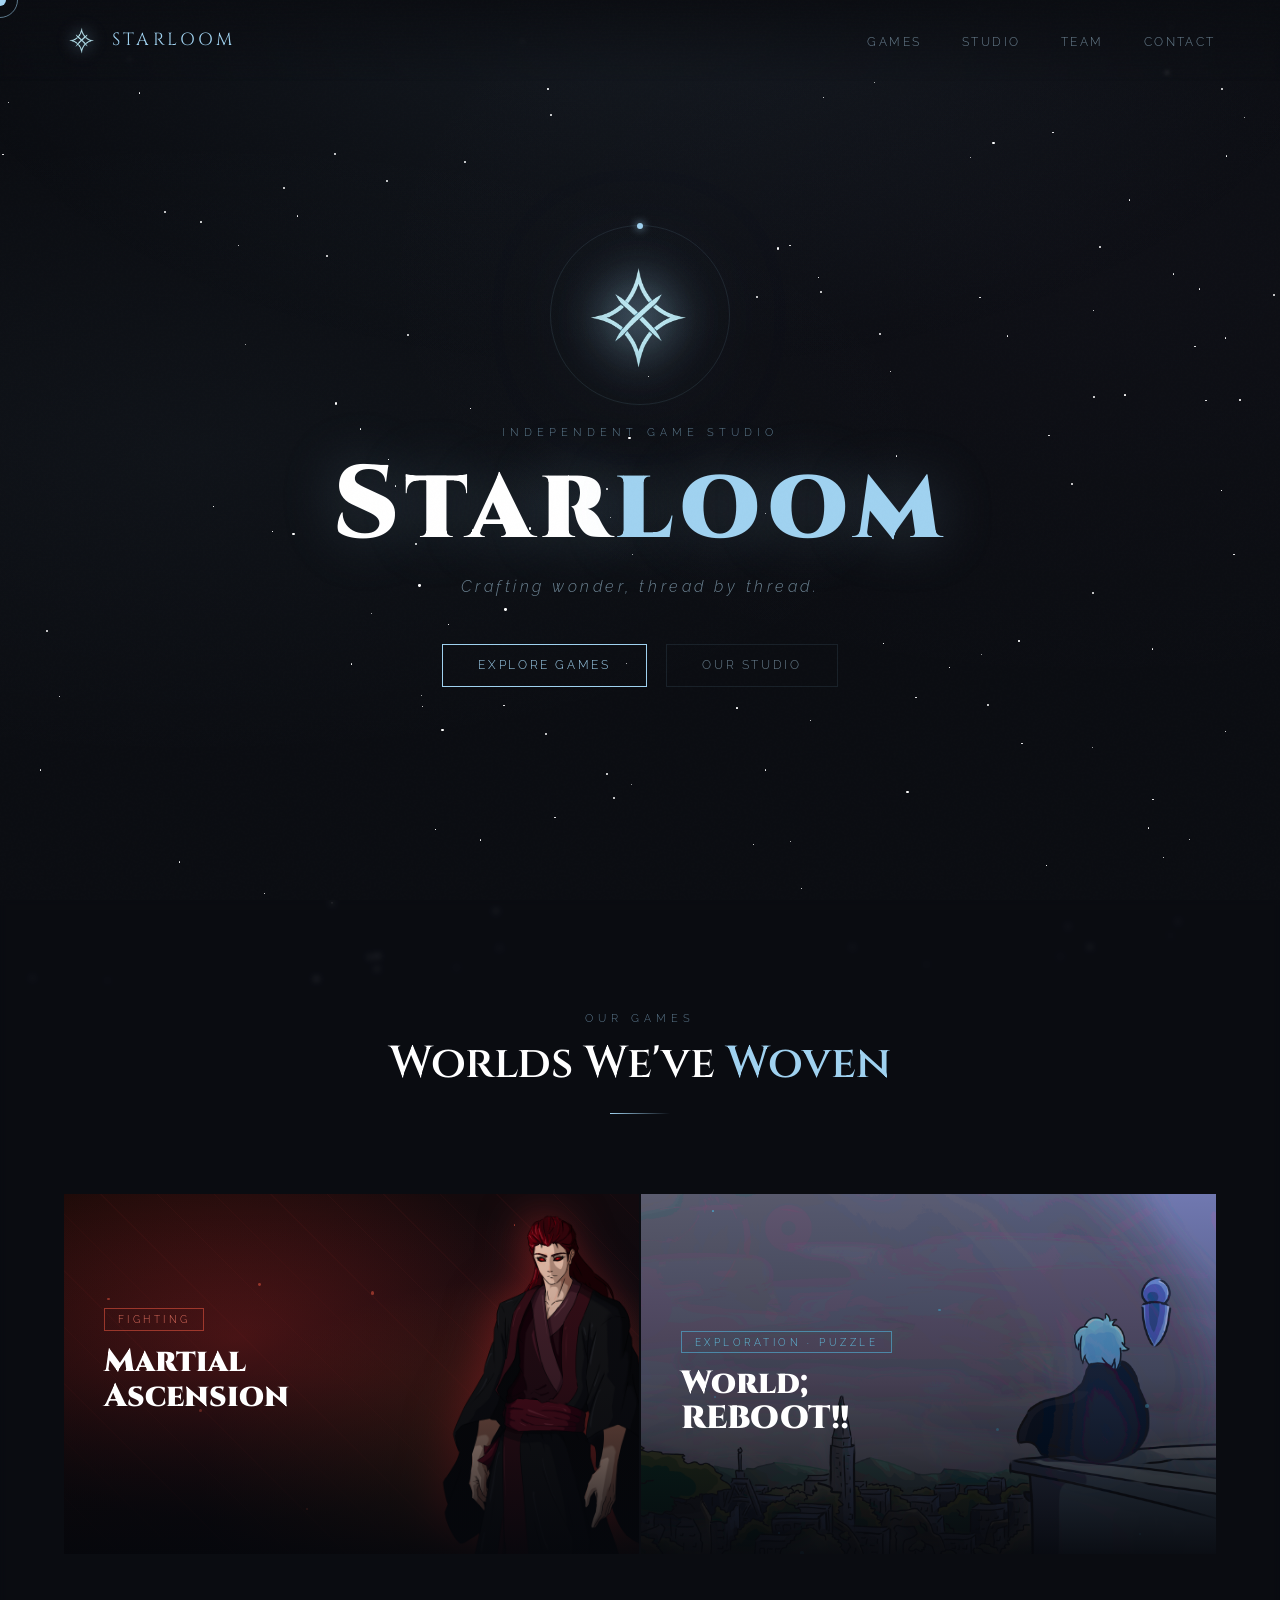
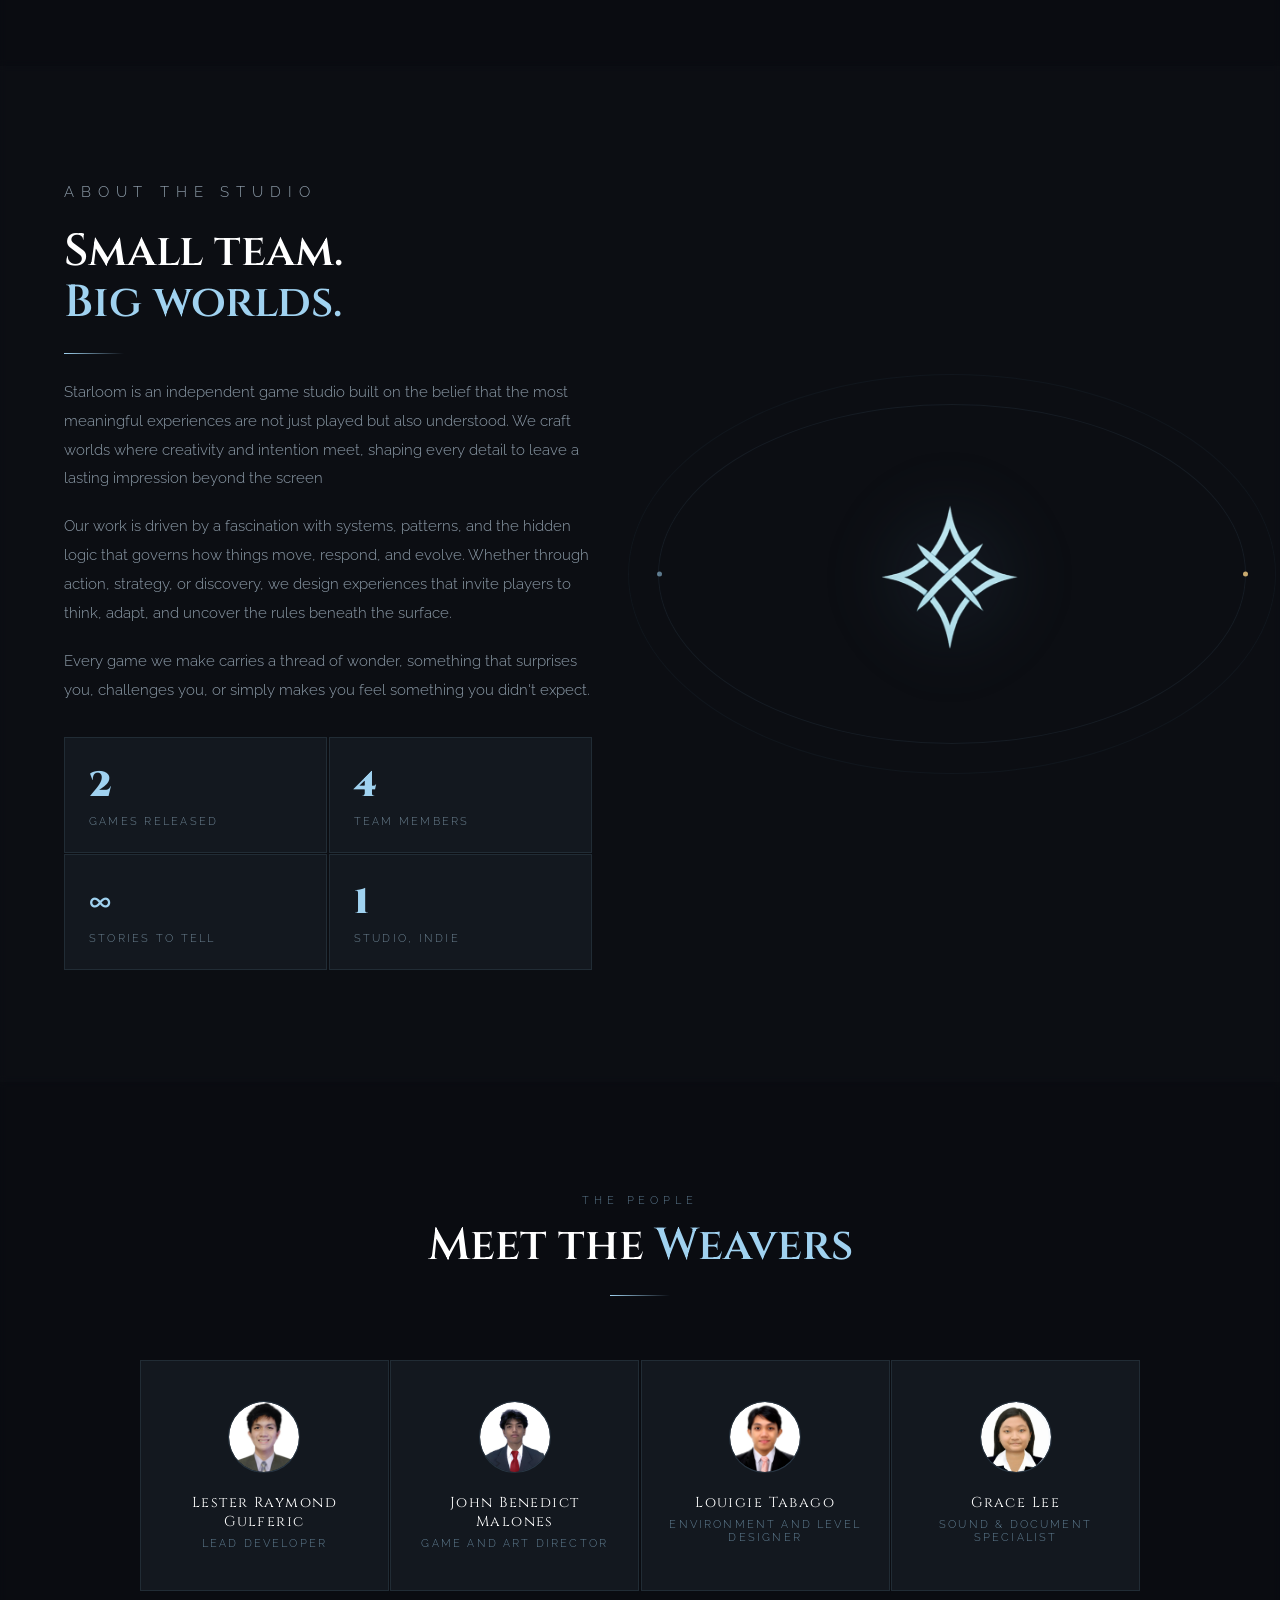
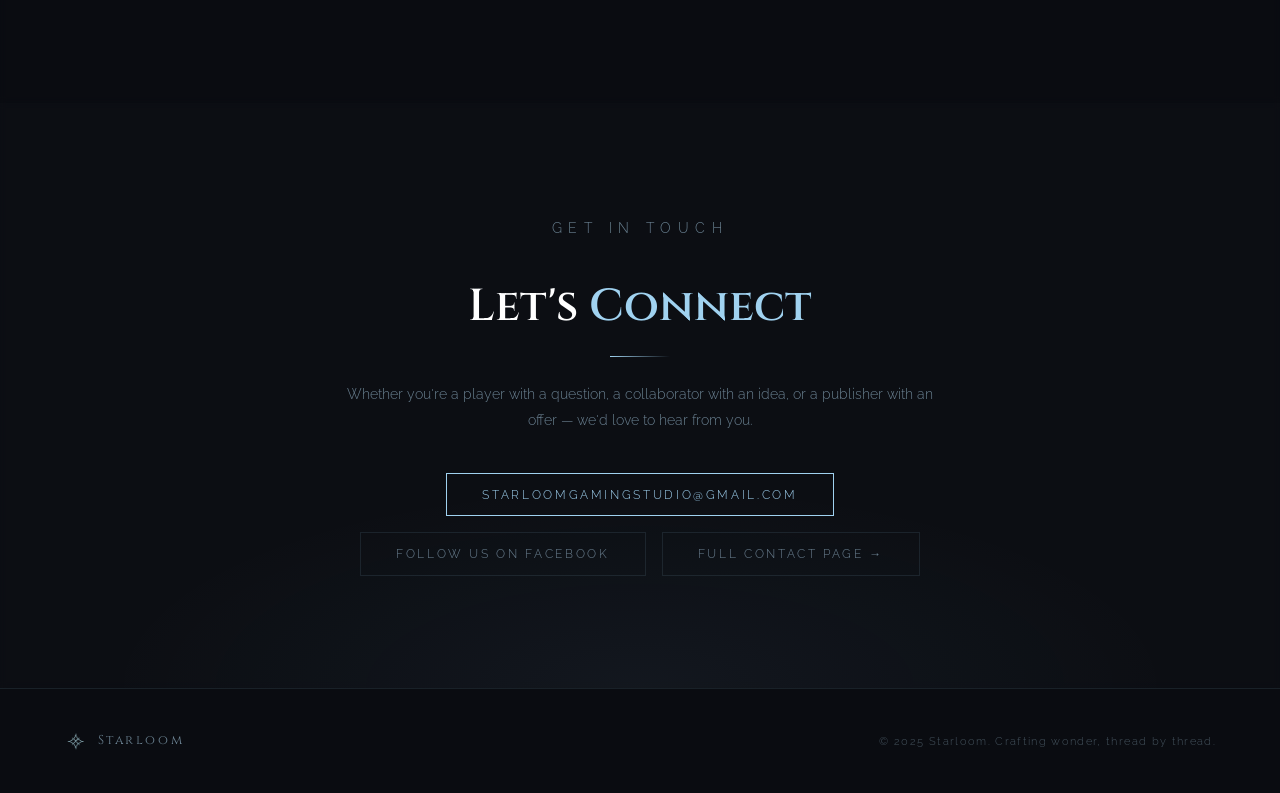
==== commit 30214d79: "Updated content Updated content" ====
--- a/Starloom/index.html
+++ b/Starloom/index.html
@@ -103,7 +103,8 @@
         <p class="section-label">About the Studio</p>
         <h2 class="section-title">Small team.<br><span>Big worlds.</span></h2>
         <div class="divider"></div>
-        <p>Starloom is an independent game studio built on the belief that the most extraordinary experiences come from the most intentional craftsmanship. We weave together art, narrative, and mechanics into worlds that linger long after you put the controller down.</p>
+        <p>Starloom is an independent game studio built on the belief that the most meaningful experiences are not just played but also understood. We craft worlds where creativity and intention meet, shaping every detail to leave a lasting impression beyond the screen<p>
+        <p>Our work is driven by a fascination with systems, patterns, and the hidden logic that governs how things move, respond, and evolve. Whether through action, strategy, or discovery, we design experiences that invite players to think, adapt, and uncover the rules beneath the surface.<p>
         <p>Every game we make carries a thread of wonder, something that surprises you, challenges you, or simply makes you feel something you didn't expect.</p>
         <div class="studio-stats">
           <div class="stat"><div class="stat-num">2</div><div class="stat-label">Games Released</div></div>
--- a/Starloom/assets/css/components.css
+++ b/Starloom/assets/css/components.css
@@ -172,7 +172,7 @@
 }
 
 /* ── GAMES ── */
-#games { background: transparent; }
+#games { background: rgba(11, 13, 18, 0.45); backdrop-filter: blur(3px); }
 .games-header { text-align: center; margin-bottom: 5rem; }
 .games-header .divider { margin: 1.5rem auto; }
 
@@ -267,7 +267,7 @@
 .particle { position: absolute; border-radius: 50%; animation: drift var(--pd) ease-in-out infinite alternate; }
 
 /* ── STUDIO ── */
-#studio { background: linear-gradient(to bottom, transparent, rgba(11, 13, 18, 0.4), transparent); }
+#studio { background: rgba(14, 17, 24, 0.45); backdrop-filter: blur(3px); }
 .studio-inner {
   max-width: 1200px; margin: 0 auto;
   display: grid; grid-template-columns: 1fr 1fr;
@@ -308,7 +308,7 @@
 }
 
 /* ── TEAM ── */
-#team { background: transparent; text-align: center; }
+#team { background: rgba(11, 13, 18, 0.45); text-align: center; backdrop-filter: blur(3px); }
 .team-header { margin-bottom: 4rem; }
 .team-header .divider { margin: 1.5rem auto; }
 
@@ -339,7 +339,7 @@
 .member-role { font-size: 0.68rem; letter-spacing: 0.2em; text-transform: uppercase; color: var(--ice-dim); }
 
 /* ── CONTACT ── */
-#contact { background: radial-gradient(ellipse at bottom, rgba(14, 17, 24, 0.6), transparent); text-align: center; position: relative; overflow: hidden; }
+#contact { background: rgba(14, 17, 24, 0.45); text-align: center; position: relative; overflow: hidden; backdrop-filter: blur(3px); }
 #contact::before {
   content: ''; position: absolute; inset: 0;
   background: radial-gradient(ellipse 60% 50% at 50% 100%, rgba(160,210,240,0.05) 0%, transparent 70%);
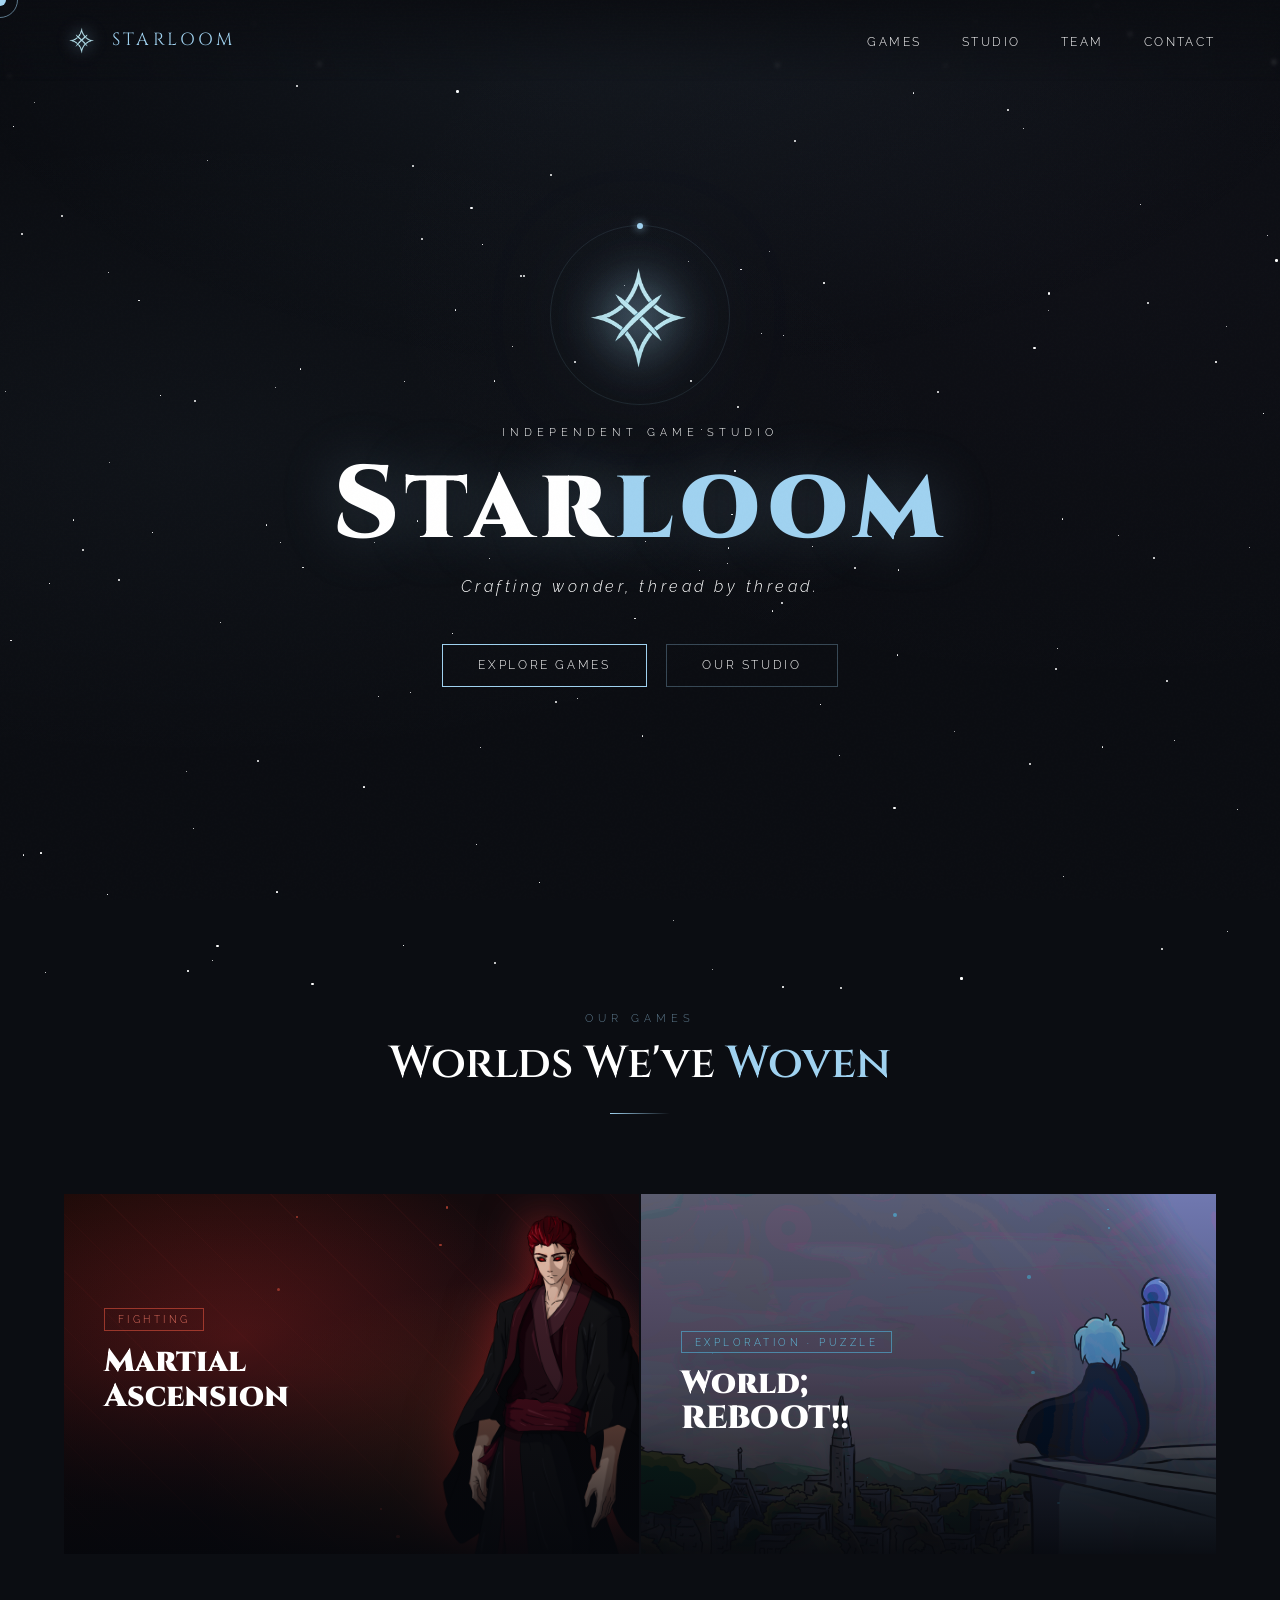
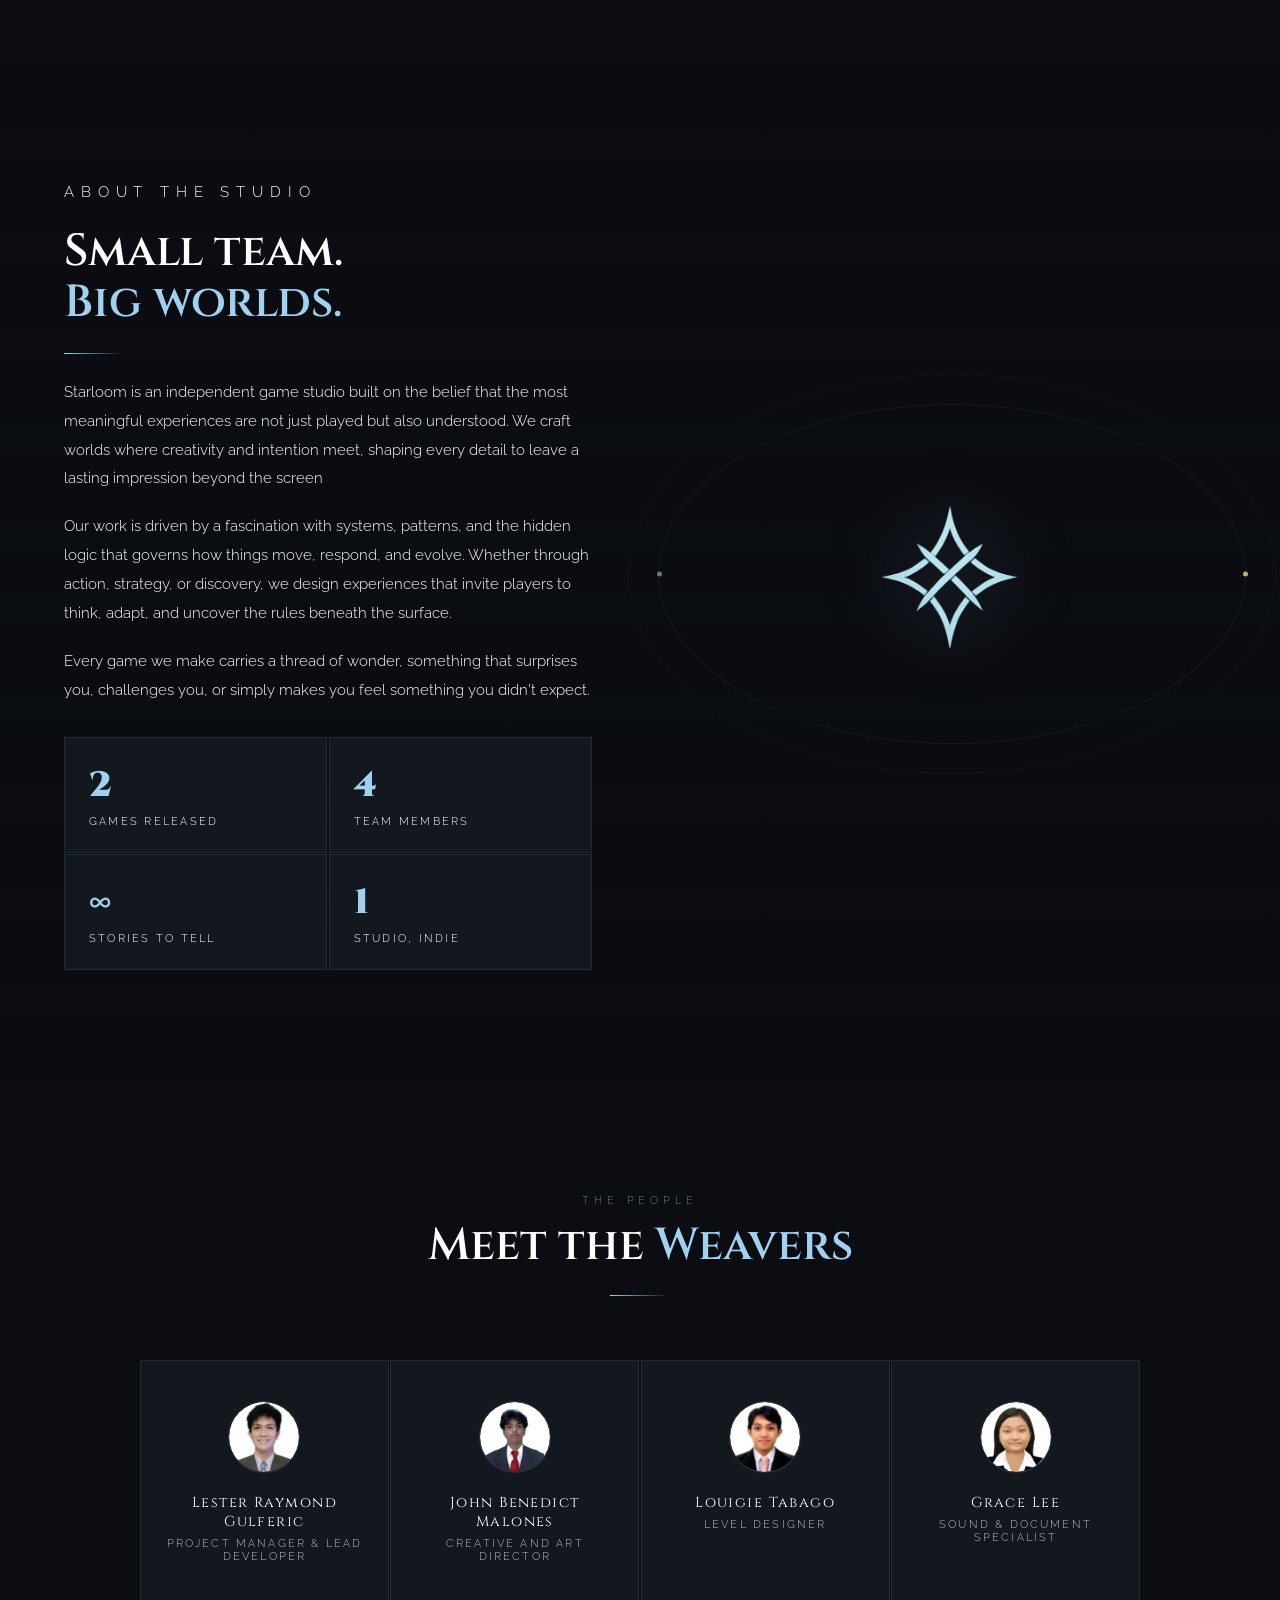
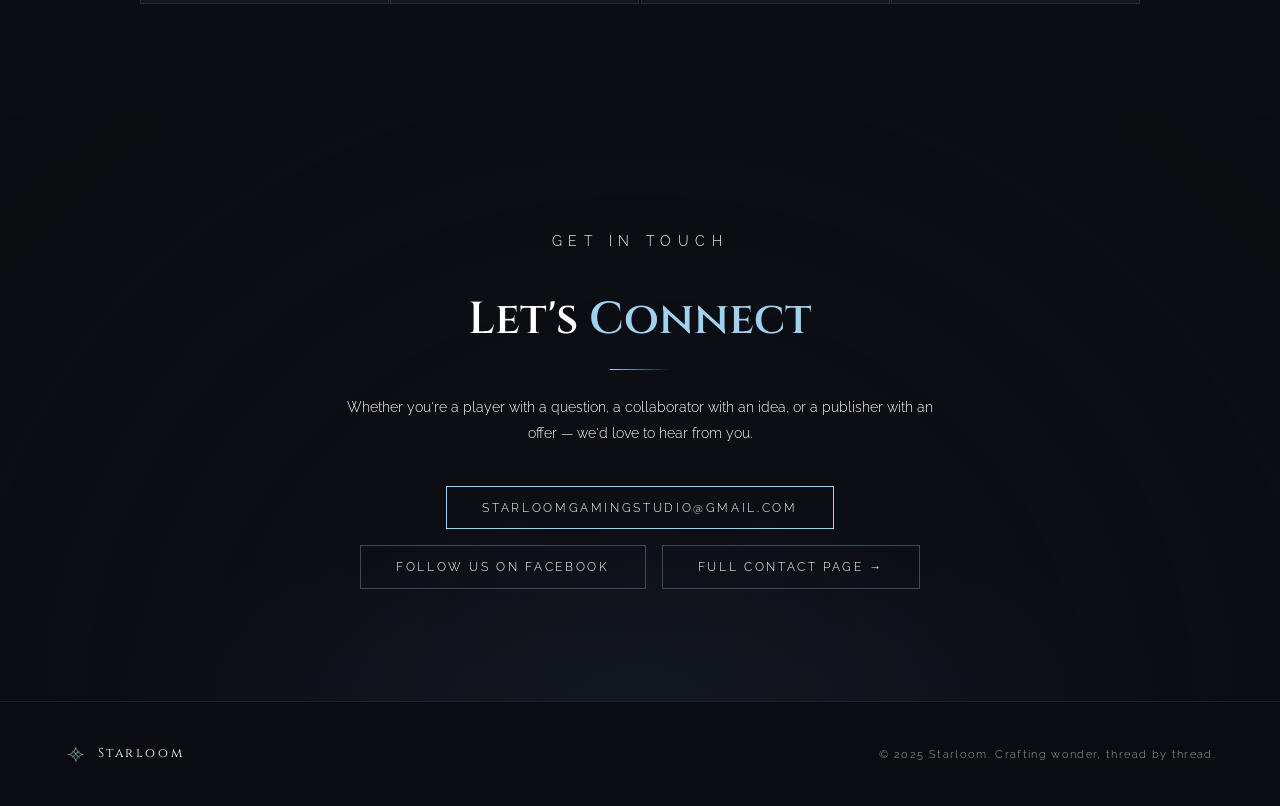
==== commit 41615acb: "Updated world reboot layout and starloom texts Updated world reboot layout and starloom texts" ====
--- a/Starloom/index.html
+++ b/Starloom/index.html
@@ -135,7 +135,7 @@
           <img src="assets/images/studio/GULFERIC.jpeg" alt="Gulferic">
         </div>
         <div class="member-name">Lester Raymond Gulferic</div>
-        <div class="member-role">Lead Developer</div>
+        <div class="member-role">Project Manager & Lead Developer</div>
       </div>
 
       <div class="member-card">
@@ -143,7 +143,7 @@
           <img src="assets/images/studio/MALONES.jpg" alt="Lee">
         </div>
         <div class="member-name">John Benedict Malones</div>
-        <div class="member-role">Game and Art Director</div>
+        <div class="member-role">Creative and Art Director</div>
       </div>
 
       <div class="member-card">
@@ -151,7 +151,7 @@
           <img src="assets/images/studio/TABAGO.jpeg" alt="Malones">
         </div>
         <div class="member-name">Louigie Tabago</div>
-        <div class="member-role">Environment and Level Designer</div>
+        <div class="member-role">Level Designer</div>
       </div>
 
       <div class="member-card">
--- a/Starloom/assets/css/components.css
+++ b/Starloom/assets/css/components.css
@@ -54,7 +54,7 @@
 .nav-links { display: flex; gap: 2.5rem; list-style: none; }
 .nav-links a {
   font-size: 0.78rem; letter-spacing: 0.2em; text-transform: uppercase;
-  color: var(--muted); text-decoration: none;
+  color: #fff; text-decoration: none;
   transition: color 0.3s; position: relative;
 }
 .nav-links a::after {
@@ -75,20 +75,27 @@
   font-family: var(--font-body);
   font-size: 0.75rem; letter-spacing: 0.22em; text-transform: uppercase;
   text-decoration: none; padding: 0.85rem 2.2rem;
-  border: 1px solid var(--ice); color: var(--ice);
+  border: 1px solid var(--ice); color: #fff;
   background: transparent; cursor: none;
   transition: color 0.3s; position: relative; overflow: hidden;
+  display: inline-block;
+  isolation: isolate;
 }
 .btn::before {
   content: ''; position: absolute; inset: 0;
   background: var(--ice);
   transform: translateX(-101%); transition: transform 0.3s;
-}
+  z-index: -1;
+}
+.btn:hover { color: #000; }
 .btn:hover::before { transform: translateX(0); }
-.btn:hover { color: var(--bg); }
-.btn-ghost { border-color: var(--border); color: var(--muted); }
-.btn-ghost::before { background: var(--muted); }
-.btn-ghost:hover { color: var(--bg); }
+
+/* Ghost variant */
+.btn-ghost {
+  border-color: rgba(160,210,240,0.3); color: #fff;
+}
+.btn-ghost::before { background: #fff; }
+.btn-ghost:hover { color: #000; }
 
 /* ── HERO ── */
 #hero {
@@ -144,7 +151,7 @@
 
 .hero-eyebrow {
   font-size: 0.7rem; letter-spacing: 0.45em; text-transform: uppercase;
-  color: var(--ice-dim); margin-bottom: 1rem; animation: fadeUp 1s 0.2s both;
+  color: #fff; margin-bottom: 1rem; animation: fadeUp 1s 0.2s both;
 }
 .hero-title {
   font-family: var(--font-display);
@@ -155,7 +162,7 @@
 .hero-title span { color: var(--ice); }
 .hero-tagline {
   margin-top: 1.2rem; font-size: 1rem; letter-spacing: 0.22em;
-  color: var(--muted); font-style: italic; animation: fadeUp 1s 0.6s both;
+  color: #fff; font-style: italic; animation: fadeUp 1s 0.6s both;
 }
 .hero-cta { margin-top: 3rem; display: flex; gap: 1.2rem; animation: fadeUp 1s 0.8s both; }
 
@@ -164,7 +171,7 @@
   display: flex; flex-direction: column; align-items: center; gap: 0.5rem;
   animation: fadeUp 1s 1.2s both;
 }
-.hero-scroll span { font-size: 0.65rem; letter-spacing: 0.3em; text-transform: uppercase; color: var(--muted); }
+.hero-scroll span { font-size: 0.65rem; letter-spacing: 0.3em; text-transform: uppercase; color: #fff; }
 .scroll-line {
   width: 1px; height: 50px;
   background: linear-gradient(to bottom, var(--ice-dim), transparent);
@@ -172,7 +179,7 @@
 }
 
 /* ── GAMES ── */
-#games { background: rgba(11, 13, 18, 0.45); backdrop-filter: blur(3px); }
+#games { background: transparent; }
 .games-header { text-align: center; margin-bottom: 5rem; }
 .games-header .divider { margin: 1.5rem auto; }
 
@@ -245,7 +252,7 @@
   font-weight: 900; color: #fff; margin-bottom: 0.6rem; line-height: 1.1;
 }
 .game-card-desc {
-  font-size: 0.82rem; color: rgba(200,220,230,0.65); line-height: 1.7;
+  font-size: 0.82rem; color: #fff; line-height: 1.7;
   max-width: 380px; opacity: 0; transform: translateY(10px);
   transition: opacity 0.4s 0.05s, transform 0.4s 0.05s;
 }
@@ -267,7 +274,7 @@
 .particle { position: absolute; border-radius: 50%; animation: drift var(--pd) ease-in-out infinite alternate; }
 
 /* ── STUDIO ── */
-#studio { background: rgba(14, 17, 24, 0.45); backdrop-filter: blur(3px); }
+#studio { background: linear-gradient(to bottom, transparent, rgba(11, 13, 18, 0.4), transparent); }
 .studio-inner {
   max-width: 1200px; margin: 0 auto;
   display: grid; grid-template-columns: 1fr 1fr;
@@ -275,12 +282,12 @@
 }
 .studio-text p {
   font-size: 0.95rem; line-height: 1.9;
-  color: rgba(200,220,235,0.7); margin-bottom: 1.2rem;
+  color: #fff; margin-bottom: 1.2rem;
 }
 .studio-stats { display: grid; grid-template-columns: 1fr 1fr; gap: 1.5px; margin-top: 2rem; }
 .stat { background: var(--surface); padding: 1.5rem; border: 1px solid var(--border); }
 .stat-num { font-family: var(--font-display); font-size: 2.2rem; color: var(--ice); font-weight: 900; }
-.stat-label { font-size: 0.7rem; letter-spacing: 0.2em; text-transform: uppercase; color: var(--muted); margin-top: 0.3rem; }
+.stat-label { font-size: 0.7rem; letter-spacing: 0.2em; text-transform: uppercase; color: #fff; margin-top: 0.3rem; }
 
 .studio-emblem {
   display: flex; align-items: center; justify-content: center;
@@ -308,7 +315,7 @@
 }
 
 /* ── TEAM ── */
-#team { background: rgba(11, 13, 18, 0.45); text-align: center; backdrop-filter: blur(3px); }
+#team { background: transparent; text-align: center; }
 .team-header { margin-bottom: 4rem; }
 .team-header .divider { margin: 1.5rem auto; }
 
@@ -335,18 +342,24 @@
   display: flex; align-items: center; justify-content: center;
   font-family: var(--font-display); font-size: 1.4rem; color: var(--ice); font-weight: 900;
 }
-.member-name { font-family: var(--font-display); font-size: 0.9rem; letter-spacing: 0.1em; color: #fff; margin-bottom: 0.4rem; }
-.member-role { font-size: 0.68rem; letter-spacing: 0.2em; text-transform: uppercase; color: var(--ice-dim); }
+.member-name {
+  font-family: var(--font-display); font-size: 0.9rem;
+  letter-spacing: 0.1em; color: #fff; margin-bottom: 0.4rem;
+}
+.member-role {
+  font-size: 0.68rem; letter-spacing: 0.2em;
+  text-transform: uppercase; color: #fff; opacity: 0.7;
+}
 
 /* ── CONTACT ── */
-#contact { background: rgba(14, 17, 24, 0.45); text-align: center; position: relative; overflow: hidden; backdrop-filter: blur(3px); }
+#contact { background: radial-gradient(ellipse at bottom, rgba(14, 17, 24, 0.6), transparent); text-align: center; position: relative; overflow: hidden; }
 #contact::before {
   content: ''; position: absolute; inset: 0;
   background: radial-gradient(ellipse 60% 50% at 50% 100%, rgba(160,210,240,0.05) 0%, transparent 70%);
 }
 .contact-inner { position: relative; max-width: 600px; margin: 0 auto; }
 .contact-inner .divider { margin: 1.5rem auto; }
-.contact-inner p { font-size: 0.9rem; color: var(--muted); line-height: 1.8; margin-bottom: 2.5rem; }
+.contact-inner p { font-size: 0.9rem; color: #fff; line-height: 1.8; margin-bottom: 2.5rem; }
 .contact-links { display: flex; justify-content: center; gap: 1rem; flex-wrap: wrap; }
 
 /* ── FOOTER ── */
@@ -358,5 +371,5 @@
 }
 .footer-logo { display: flex; align-items: center; gap: 0.6rem; }
 .footer-logo img { width: 24px; height: 24px; object-fit: contain; opacity: 0.7; }
-.footer-logo span { font-family: var(--font-display); font-size: 0.8rem; letter-spacing: 0.2em; color: var(--muted); }
-.footer-copy { font-size: 0.7rem; letter-spacing: 0.12em; color: var(--muted); opacity: 0.6; }+.footer-logo span { font-family: var(--font-display); font-size: 0.8rem; letter-spacing: 0.2em; color: #fff; }
+.footer-copy { font-size: 0.7rem; letter-spacing: 0.12em; color: #fff; opacity: 0.6; }
